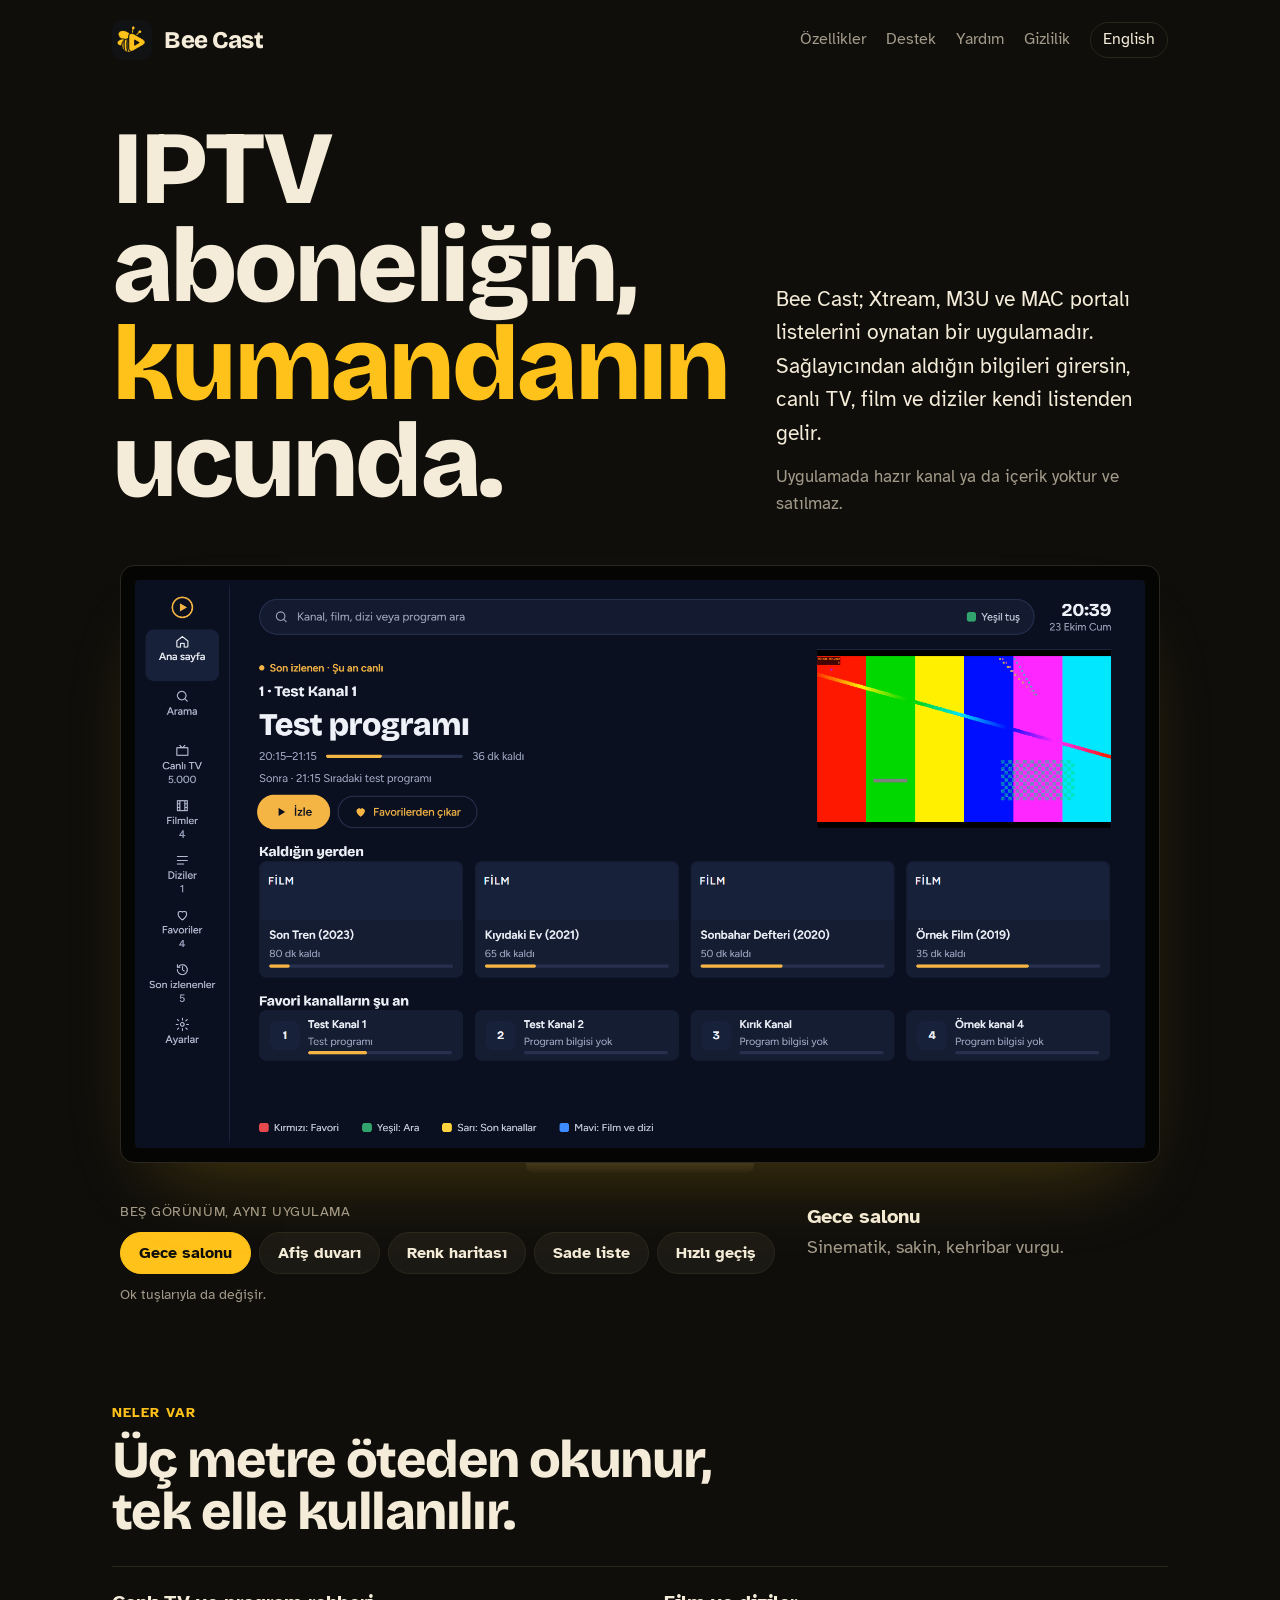
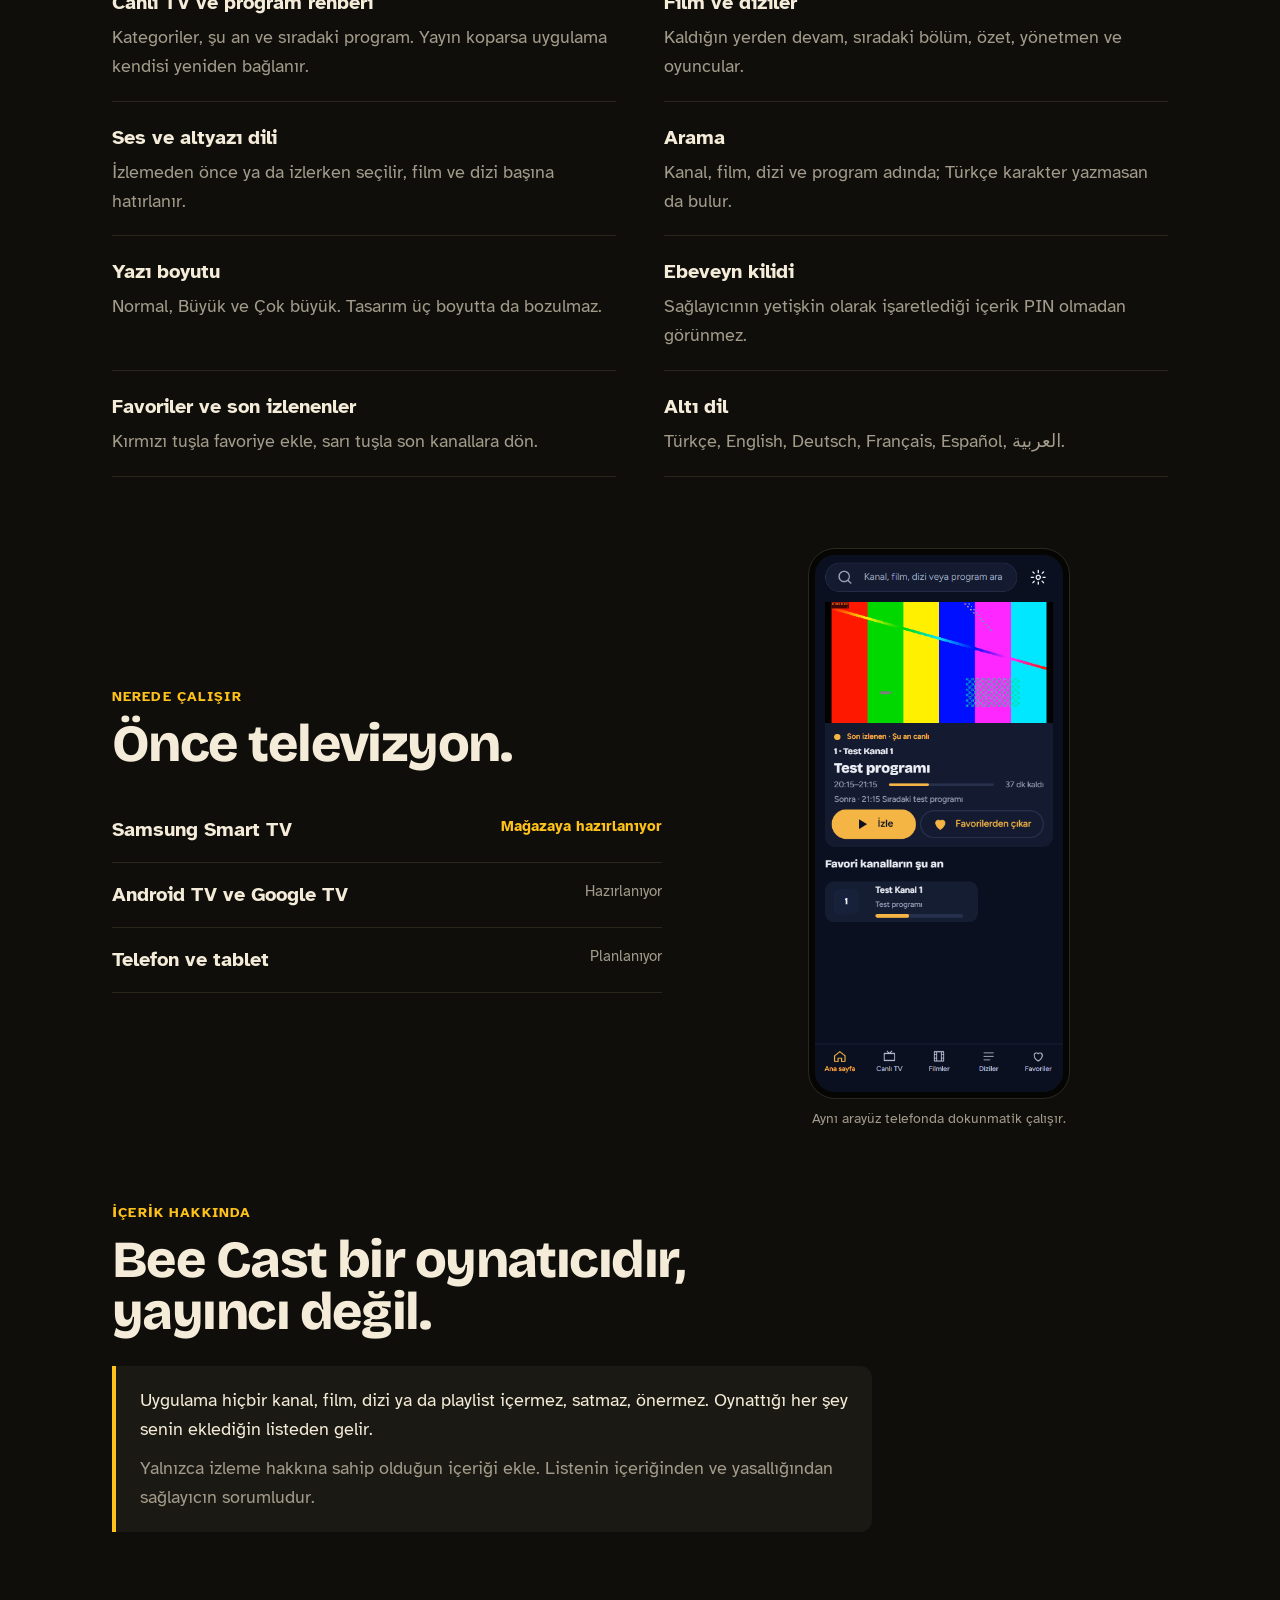
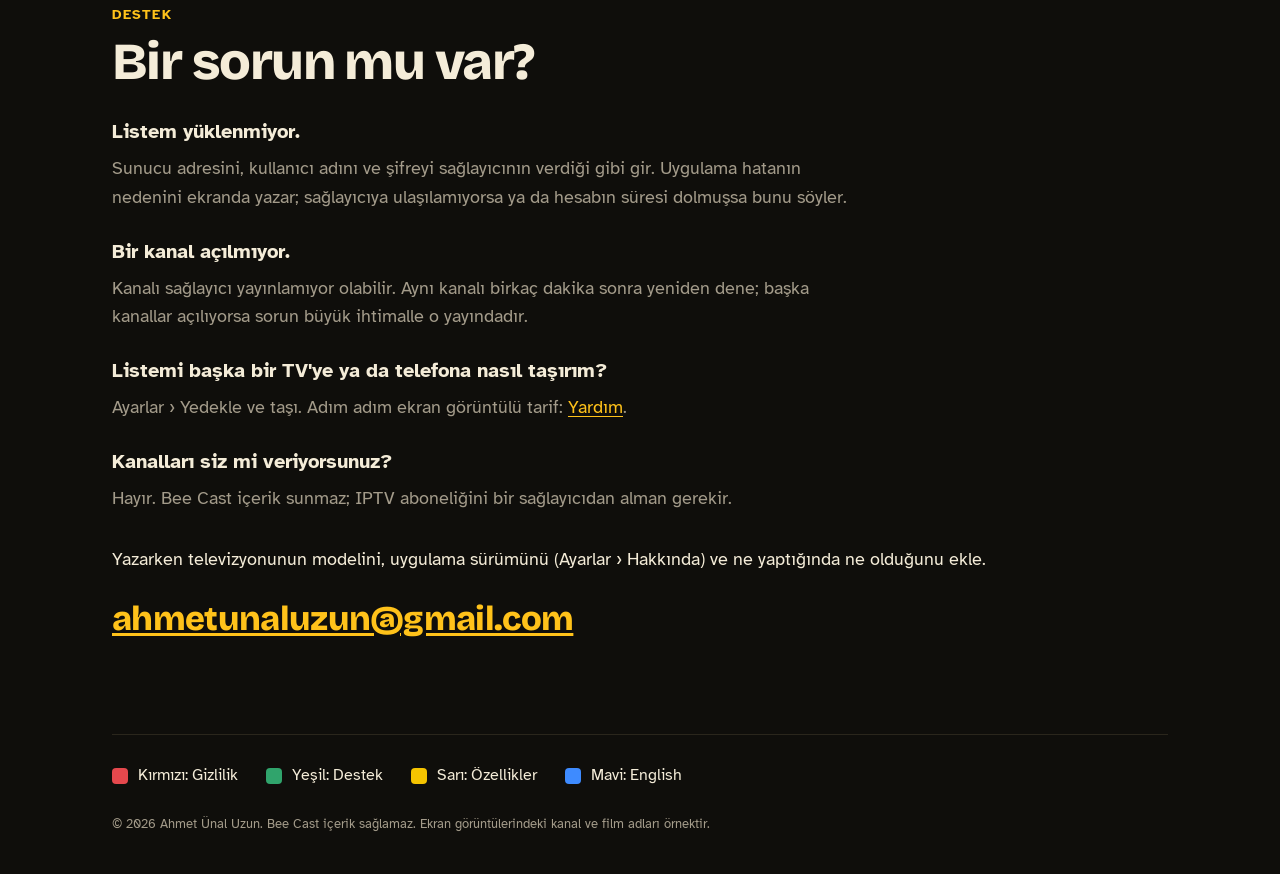
==== index.html @ 76fd28bc "Site: Yardım sayfası (TR+EN), yedekle ve taşı tarifi gerçek TV ve telefon görüntüleriyle Gereksiniml" ====
<!doctype html>
<html lang="tr" class="no-js">
<head>
  <meta charset="utf-8">
  <meta name="viewport" content="width=device-width, initial-scale=1">
  <title>Bee Cast — IPTV oynatıcı</title>
  <meta name="description" content="Bee Cast, kendi IPTV aboneliğindeki canlı TV, film ve dizileri televizyonda kumandayla izlemen için bir oynatıcıdır. İçerik sunmaz.">
  <link rel="icon" href="assets/img/simge-64.png" type="image/png">
  <link rel="apple-touch-icon" href="assets/img/simge-192.png">
  <link rel="alternate" hreflang="en" href="en/">
  <link rel="stylesheet" href="assets/site.css">
  <script src="assets/site.js" defer></script>
</head>
<body>
  <a class="skip" href="#icerik">İçeriğe geç</a>
  <div class="wrap">
    <header class="top">
      <a class="brand" href="./" aria-label="Bee Cast ana sayfa"><img src="assets/img/simge-64.png" alt="" width="40" height="40"><span>Bee Cast</span></a>
      <nav aria-label="Site">
        <a class="opt" href="#ozellikler">Özellikler</a>
        <a class="opt" href="#destek">Destek</a>
        <a class="opt" href="yardim.html">Yardım</a>
        <a class="opt" href="gizlilik.html">Gizlilik</a>
        <a class="lang" href="en/" lang="en" hreflang="en">English</a>
      </nav>
    </header>

    <main id="icerik">
      <div class="hero">
        <div class="hero__head">
        <h1>IPTV aboneliğin, <em>kumandanın</em> ucunda.</h1>
        <div>
        <p class="lede">Bee Cast; Xtream, M3U ve MAC portalı listelerini oynatan bir uygulamadır. Sağlayıcından aldığın bilgileri girersin, canlı TV, film ve diziler kendi listenden gelir.</p>
        <p class="lede">Uygulamada hazır kanal ya da içerik yoktur ve satılmaz.</p>
        </div>
        </div>

        <div class="tv">
          <div class="tv__bezel">
            <div class="tv__screen">
              <img data-look="a" class="is-on" src="assets/img/tema-a.png" alt="Bee Cast ana ekranı, Gece salonu görünümü: son izlenen kanal, kaldığın yerden filmler ve favori kanallar" width="1920" height="1080">
              <img data-look="b" src="assets/img/tema-b.png" alt="Afiş duvarı görünümü" width="1920" height="1080" loading="lazy">
              <img data-look="c" src="assets/img/tema-c.png" alt="Renk haritası görünümü" width="1920" height="1080" loading="lazy">
              <img data-look="d" src="assets/img/tema-d.png" alt="Sade liste görünümü" width="1920" height="1080" loading="lazy">
              <img data-look="e" src="assets/img/tema-e.png" alt="Hızlı geçiş görünümü" width="1920" height="1080" loading="lazy">
            </div>
          </div>
          <div class="tv__stand" aria-hidden="true"></div>

          <div class="looks">
            <div>
              <p class="looks__label" id="gorunum">BEŞ GÖRÜNÜM, AYNI UYGULAMA</p>
              <div class="looks__keys" role="radiogroup" aria-labelledby="gorunum" data-looks>
                <button type="button" class="look" role="radio" data-look="a" data-desc="Sinematik, sakin, kehribar vurgu.">Gece salonu</button>
                <button type="button" class="look" role="radio" data-look="b" data-desc="İçerik önde, tipografik afişler.">Afiş duvarı</button>
                <button type="button" class="look" role="radio" data-look="c" data-desc="Her bölümün kendi rengi.">Renk haritası</button>
                <button type="button" class="look" role="radio" data-look="d" data-desc="Süs yok, en okunaklı, en az tuş.">Sade liste</button>
                <button type="button" class="look" role="radio" data-look="e" data-desc="Yayınla açılır, renkli tuşlarla tek dokunuş.">Hızlı geçiş</button>
              </div>
              <p class="looks__hint">Ok tuşlarıyla da değişir.</p>
            </div>
            <p class="looks__desc" aria-live="polite"><b data-look-title>Gece salonu</b><span data-look-desc>Sinematik, sakin, kehribar vurgu.</span></p>
          </div>
        </div>
      </div>

      <section id="ozellikler" aria-labelledby="h-oz">
        <p class="kicker">Neler var</p>
        <h2 id="h-oz">Üç metre öteden okunur, tek elle kullanılır.</h2>
        <dl class="feats">
          <div><dt>Canlı TV ve program rehberi</dt><dd>Kategoriler, şu an ve sıradaki program. Yayın koparsa uygulama kendisi yeniden bağlanır.</dd></div>
          <div><dt>Film ve diziler</dt><dd>Kaldığın yerden devam, sıradaki bölüm, özet, yönetmen ve oyuncular.</dd></div>
          <div><dt>Ses ve altyazı dili</dt><dd>İzlemeden önce ya da izlerken seçilir, film ve dizi başına hatırlanır.</dd></div>
          <div><dt>Arama</dt><dd>Kanal, film, dizi ve program adında; Türkçe karakter yazmasan da bulur.</dd></div>
          <div><dt>Yazı boyutu</dt><dd>Normal, Büyük ve Çok büyük. Tasarım üç boyutta da bozulmaz.</dd></div>
          <div><dt>Ebeveyn kilidi</dt><dd>Sağlayıcının yetişkin olarak işaretlediği içerik PIN olmadan görünmez.</dd></div>
          <div><dt>Favoriler ve son izlenenler</dt><dd>Kırmızı tuşla favoriye ekle, sarı tuşla son kanallara dön.</dd></div>
          <div><dt>Altı dil</dt><dd>Türkçe, English, Deutsch, Français, Español, العربية.</dd></div>
        </dl>
      </section>

      <section id="nerede" aria-labelledby="h-ne">
        <div class="where">
          <div>
            <p class="kicker">Nerede çalışır</p>
            <h2 id="h-ne">Önce televizyon.</h2>
            <ul>
              <li>Samsung Smart TV <span class="now">Mağazaya hazırlanıyor</span></li>
              <li>Android TV ve Google TV <span>Hazırlanıyor</span></li>
              <li>Telefon ve tablet <span>Planlanıyor</span></li>
            </ul>
          </div>
          <figure>
            <img src="assets/img/telefon.png" alt="Bee Cast telefon ekranı, dikey" width="390" height="844">
            <figcaption>Aynı arayüz telefonda dokunmatik çalışır.</figcaption>
          </figure>
        </div>
      </section>

      <section id="icerik-hakkinda" aria-labelledby="h-ic">
        <p class="kicker">İçerik hakkında</p>
        <h2 id="h-ic">Bee Cast bir oynatıcıdır, yayıncı değil.</h2>
        <div class="note">
          <p>Uygulama hiçbir kanal, film, dizi ya da playlist içermez, satmaz, önermez. Oynattığı her şey senin eklediğin listeden gelir.</p>
          <p>Yalnızca izleme hakkına sahip olduğun içeriği ekle. Listenin içeriğinden ve yasallığından sağlayıcın sorumludur.</p>
        </div>
      </section>

      <section id="destek" aria-labelledby="h-de">
        <p class="kicker">Destek</p>
        <h2 id="h-de">Bir sorun mu var?</h2>
        <dl class="faq">
          <dt>Listem yüklenmiyor.</dt>
          <dd>Sunucu adresini, kullanıcı adını ve şifreyi sağlayıcının verdiği gibi gir. Uygulama hatanın nedenini ekranda yazar; sağlayıcıya ulaşılamıyorsa ya da hesabın süresi dolmuşsa bunu söyler.</dd>
          <dt>Bir kanal açılmıyor.</dt>
          <dd>Kanalı sağlayıcı yayınlamıyor olabilir. Aynı kanalı birkaç dakika sonra yeniden dene; başka kanallar açılıyorsa sorun büyük ihtimalle o yayındadır.</dd>
          <dt>Listemi başka bir TV'ye ya da telefona nasıl taşırım?</dt>
          <dd>Ayarlar › Yedekle ve taşı. Adım adım ekran görüntülü tarif: <a href="yardim.html">Yardım</a>.</dd>
          <dt>Kanalları siz mi veriyorsunuz?</dt>
          <dd>Hayır. Bee Cast içerik sunmaz; IPTV aboneliğini bir sağlayıcıdan alman gerekir.</dd>
        </dl>
        <p style="margin-top:32px">Yazarken televizyonunun modelini, uygulama sürümünü (Ayarlar › Hakkında) ve ne yaptığında ne olduğunu ekle.</p>
        <a class="mail" href="mailto:ahmetunaluzun@gmail.com?subject=Bee%20Cast">ahmetunaluzun@gmail.com</a>
      </section>
    </main>

    <footer class="foot">
      <ul class="keys" aria-label="Kısayollar">
        <li><a href="gizlilik.html"><i class="k-red" aria-hidden="true"></i>Kırmızı: Gizlilik</a></li>
        <li><a href="#destek"><i class="k-green" aria-hidden="true"></i>Yeşil: Destek</a></li>
        <li><a href="#ozellikler"><i class="k-yellow" aria-hidden="true"></i>Sarı: Özellikler</a></li>
        <li><a href="en/" lang="en"><i class="k-blue" aria-hidden="true"></i>Mavi: English</a></li>
      </ul>
      <small>© 2026 Ahmet Ünal Uzun. Bee Cast içerik sağlamaz. Ekran görüntülerindeki kanal ve film adları örnektir.</small>
    </footer>
  </div>
</body>
</html>
---- assets/site.css ----
/* Bee Cast sitesi. Yazı tipleri pakette (Google Fonts'a istek gitmez); OFL-1.1, @fontsource 5.3.0. */
@font-face { font-family: 'Bricolage Grotesque'; font-weight: 800; font-display: swap; src: url('fonts/bricolage-grotesque-latin-800-normal.woff2') format('woff2'); unicode-range: U+0000-00FF, U+0131, U+0152-0153, U+02BB-02BC, U+02C6, U+02DA, U+02DC, U+0304, U+0308, U+0329, U+2000-206F, U+20AC, U+2122, U+2191, U+2193, U+2212, U+2215, U+FEFF, U+FFFD; }
@font-face { font-family: 'Bricolage Grotesque'; font-weight: 800; font-display: swap; src: url('fonts/bricolage-grotesque-latin-ext-800-normal.woff2') format('woff2'); unicode-range: U+0100-02BA, U+02BD-02C5, U+02C7-02CC, U+02CE-02D7, U+02DD-02FF, U+0304, U+0308, U+0329, U+1D00-1DBF, U+1E00-1E9F, U+1EF2-1EFF, U+2020, U+20A0-20AB, U+20AD-20C0, U+2113, U+2C60-2C7F, U+A720-A7FF; }
@font-face { font-family: 'Atkinson Hyperlegible'; font-weight: 400; font-display: swap; src: url('fonts/atkinson-hyperlegible-latin-400-normal.woff2') format('woff2'); unicode-range: U+0000-00FF, U+0131, U+0152-0153, U+02BB-02BC, U+02C6, U+02DA, U+02DC, U+0304, U+0308, U+0329, U+2000-206F, U+20AC, U+2122, U+2191, U+2193, U+2212, U+2215, U+FEFF, U+FFFD; }
@font-face { font-family: 'Atkinson Hyperlegible'; font-weight: 400; font-display: swap; src: url('fonts/atkinson-hyperlegible-latin-ext-400-normal.woff2') format('woff2'); unicode-range: U+0100-02BA, U+02BD-02C5, U+02C7-02CC, U+02CE-02D7, U+02DD-02FF, U+0304, U+0308, U+0329, U+1D00-1DBF, U+1E00-1E9F, U+1EF2-1EFF, U+2020, U+20A0-20AB, U+20AD-20C0, U+2113, U+2C60-2C7F, U+A720-A7FF; }
@font-face { font-family: 'Atkinson Hyperlegible'; font-weight: 700; font-display: swap; src: url('fonts/atkinson-hyperlegible-latin-700-normal.woff2') format('woff2'); unicode-range: U+0000-00FF, U+0131, U+0152-0153, U+02BB-02BC, U+02C6, U+02DA, U+02DC, U+0304, U+0308, U+0329, U+2000-206F, U+20AC, U+2122, U+2191, U+2193, U+2212, U+2215, U+FEFF, U+FFFD; }
@font-face { font-family: 'Atkinson Hyperlegible'; font-weight: 700; font-display: swap; src: url('fonts/atkinson-hyperlegible-latin-ext-700-normal.woff2') format('woff2'); unicode-range: U+0100-02BA, U+02BD-02C5, U+02C7-02CC, U+02CE-02D7, U+02DD-02FF, U+0304, U+0308, U+0329, U+1D00-1DBF, U+1E00-1E9F, U+1EF2-1EFF, U+2020, U+20A0-20AB, U+20AD-20C0, U+2113, U+2C60-2C7F, U+A720-A7FF; }

:root {
  --ink: #0f0e0b;      /* petek siyahı: zemin */
  --hive: #1b1913;     /* kovan: yüzey */
  --hive-2: #2a261c;   /* kovan çizgisi */
  --honey: #ffc21a;    /* bal sarısı: marka */
  --wax: #f4ecd8;      /* balmumu: metin */
  --ash: #a39b8a;      /* kül: ikincil metin */
  --key-red: #e5484d;
  --key-green: #30a46c;
  --key-yellow: #f5c400;
  --key-blue: #3e8bff;
  --display: 'Bricolage Grotesque', 'Arial Narrow', sans-serif;
  --body: 'Atkinson Hyperlegible', system-ui, sans-serif;
  --wrap: 1120px;
  --gutter: 16px;
  color-scheme: dark;
}
@media (min-width: 720px) { :root { --gutter: 32px; } }

*, *::before, *::after { box-sizing: border-box; }
html { -webkit-text-size-adjust: 100%; scroll-behavior: smooth; }
@media (prefers-reduced-motion: reduce) { html { scroll-behavior: auto; } }
body {
  margin: 0;
  background: var(--ink);
  color: var(--wax);
  font: 400 18px/1.6 var(--body);
  overflow-x: hidden;
}
img { max-width: 100%; height: auto; display: block; }
a { color: var(--honey); text-underline-offset: 3px; }
a:hover { color: #ffd65c; }
:focus-visible { outline: 3px solid var(--honey); outline-offset: 3px; border-radius: 6px; }
.wrap { max-width: var(--wrap); margin: 0 auto; padding: 0 var(--gutter); }
.skip { position: absolute; left: -999px; top: 8px; background: var(--honey); color: var(--ink); padding: 8px 14px; border-radius: 8px; z-index: 10; }
.skip:focus { left: 8px; }

/* ---- üst çubuk */
.top { display: flex; align-items: center; justify-content: space-between; padding: 20px 0; }
.brand { display: flex; align-items: center; gap: 12px; color: var(--wax); text-decoration: none; }
.brand img { width: 40px; height: 40px; border-radius: 10px; }
.brand span { font: 800 24px/1 var(--display); letter-spacing: -0.02em; }
.top nav { display: flex; align-items: center; gap: 20px; font-size: 16px; }
.top nav a { color: var(--ash); text-decoration: none; }
.top nav a:hover { color: var(--wax); }
.top nav .lang { color: var(--wax); border: 1px solid var(--hive-2); padding: 4px 12px; border-radius: 999px; }
@media (max-width: 560px) { .top nav .opt { display: none; } }

/* ---- giriş: başlık + TV */
.hero { padding: 40px 0 24px; }
.hero h1 {
  font: 800 clamp(44px, 9vw, 104px)/0.94 var(--display);
  letter-spacing: -0.035em;
  margin: 0 0 24px;
  max-width: 13ch;
}
.hero h1 em { font-style: normal; color: var(--honey); }
.hero .lede { font-size: clamp(18px, 2.2vw, 21px); color: var(--wax); max-width: 46ch; margin: 0; }
.hero .lede + .lede { color: var(--ash); margin-top: 12px; font-size: 17px; }
@media (min-width: 980px) {
  .hero__head { display: grid; grid-template-columns: 1.35fr 1fr; gap: 48px; align-items: end; }
  .hero__head h1 { margin-bottom: 6px; }
}

/* İmza: gerçek uygulama ekranı bir TV çerçevesinde; altındaki seçici uygulamanın beş görünümünü değiştirir. */
.tv { margin: 48px auto 0; max-width: 1040px; }
.tv__bezel {
  position: relative;
  background: #050504;
  border: 1px solid #2c2820;
  border-radius: 14px;
  padding: clamp(6px, 1.2vw, 14px);
  box-shadow: 0 40px 80px -40px rgba(255, 194, 26, 0.28);
}
.tv__screen { position: relative; aspect-ratio: 16 / 9; overflow: hidden; border-radius: 4px; background: #000; }
.tv__screen img { position: absolute; inset: 0; width: 100%; height: 100%; object-fit: cover; opacity: 0; transition: opacity 0.35s ease; }
.tv__screen img.is-on { opacity: 1; }
@media (prefers-reduced-motion: reduce) { .tv__screen img { transition: none; } }
.tv__stand { width: 22%; height: 10px; margin: 0 auto; background: linear-gradient(#26231a, #12110d); border-radius: 0 0 8px 8px; }

.looks { margin-top: 28px; display: grid; grid-template-columns: 1fr; gap: 16px; align-items: start; }
@media (min-width: 860px) { .looks { grid-template-columns: auto 1fr; gap: 32px; } }
.looks__label { font-size: 14px; color: var(--ash); margin: 0 0 8px; letter-spacing: 0.04em; }
.looks__keys { display: flex; flex-wrap: wrap; gap: 8px; }
.look {
  font: 700 16px/1 var(--body);
  color: var(--wax);
  background: var(--hive);
  border: 1px solid var(--hive-2);
  border-radius: 999px;
  padding: 12px 18px;
  cursor: pointer;
}
.look:hover { border-color: #4a4331; }
.look[aria-checked='true'] { background: var(--honey); border-color: var(--honey); color: var(--ink); }
.looks__desc { margin: 0; color: var(--ash); min-height: 3.2em; }
.looks__desc b { color: var(--wax); display: block; font-size: 20px; }
.looks__hint { font-size: 14px; color: var(--ash); margin: 10px 0 0; }
.no-js .looks__keys, .no-js .looks__hint { display: none; }

/* ---- bölümler */
section { padding: 72px 0 0; }
.kicker { font-size: 14px; letter-spacing: 0.08em; text-transform: uppercase; color: var(--honey); margin: 0 0 10px; font-weight: 700; }
h2 { font: 800 clamp(32px, 5vw, 52px)/1 var(--display); letter-spacing: -0.03em; margin: 0 0 28px; max-width: 18ch; }

.feats { display: grid; grid-template-columns: 1fr; gap: 0; margin: 0; border-top: 1px solid var(--hive-2); }
@media (min-width: 760px) { .feats { grid-template-columns: 1fr 1fr; column-gap: 48px; } }
.feats div { padding: 20px 0; border-bottom: 1px solid var(--hive-2); }
.feats dt { font-weight: 700; font-size: 20px; margin-bottom: 4px; }
.feats dd { margin: 0; color: var(--ash); }

.where { display: grid; grid-template-columns: 1fr; gap: 16px; }
@media (min-width: 760px) { .where { grid-template-columns: 1.2fr 1fr; gap: 48px; align-items: center; } }
.where ul { list-style: none; margin: 0; padding: 0; }
.where li { display: flex; justify-content: space-between; gap: 16px; padding: 16px 0; border-bottom: 1px solid var(--hive-2); font-size: 20px; font-weight: 700; }
.where li span { font-size: 15px; font-weight: 400; color: var(--ash); text-align: right; }
.where li .now { color: var(--honey); font-weight: 700; }
.where figure { margin: 0; justify-self: center; max-width: 260px; }
.where figure img { border-radius: 26px; border: 6px solid #050504; outline: 1px solid #2c2820; }
.where figcaption { text-align: center; font-size: 14px; color: var(--ash); margin-top: 10px; }

.note { background: var(--hive); border-left: 4px solid var(--honey); padding: 20px 24px; border-radius: 0 12px 12px 0; max-width: 760px; }
.note p { margin: 0; }
.note p + p { margin-top: 10px; color: var(--ash); }

.faq { max-width: 760px; margin: 0; }
.faq dt { font-weight: 700; font-size: 20px; margin-top: 24px; }
.faq dd { margin: 6px 0 0; color: var(--ash); }
.mail { display: inline-block; margin-top: 8px; font: 800 clamp(22px, 4vw, 34px)/1.1 var(--display); letter-spacing: -0.02em; word-break: break-all; }

/* ---- alt bilgi: uygulamadaki renkli tuş açıklamasıyla aynı dil */
.foot { margin-top: 96px; padding: 28px 0 40px; border-top: 1px solid var(--hive-2); font-size: 16px; }
.keys { display: flex; flex-wrap: wrap; gap: 12px 28px; list-style: none; margin: 0 0 20px; padding: 0; }
.keys a { color: var(--wax); text-decoration: none; display: inline-flex; align-items: center; gap: 10px; }
.keys a:hover { color: var(--honey); }
.keys i { width: 16px; height: 16px; border-radius: 4px; display: inline-block; }
.k-red { background: var(--key-red); } .k-green { background: var(--key-green); }
.k-yellow { background: var(--key-yellow); } .k-blue { background: var(--key-blue); }
.foot small { color: var(--ash); display: block; }

/* ---- gizlilik sayfası */
.doc { max-width: 760px; padding-top: 32px; }
.doc h1 { font: 800 clamp(40px, 7vw, 72px)/0.98 var(--display); letter-spacing: -0.035em; margin: 0 0 12px; }
.doc .meta { color: var(--ash); font-size: 16px; margin: 0 0 32px; }
.doc .short { background: var(--honey); color: var(--ink); border-radius: 14px; padding: 22px 26px; font-size: 20px; font-weight: 700; margin-bottom: 40px; }
.doc .short p { margin: 0; }
.doc .short p + p { margin-top: 8px; font-weight: 400; font-size: 17px; }
.doc h2 { font-size: clamp(26px, 4vw, 34px); margin: 44px 0 14px; max-width: none; }
.doc ul { padding-left: 22px; }
.doc li { margin: 6px 0; }
.doc li::marker { color: var(--honey); }
.table-wrap { overflow-x: auto; }
.doc table { border-collapse: collapse; width: 100%; font-size: 15px; min-width: 560px; }
.doc th, .doc td { text-align: left; padding: 10px 12px; border-bottom: 1px solid var(--hive-2); vertical-align: top; }
.doc th { color: var(--ash); font-weight: 700; }

/* ---- yardım sayfası */
.doc--wide { max-width: 980px; }
.toc { display: flex; flex-wrap: wrap; gap: 8px 10px; margin: 0 0 8px; }
.toc a { color: var(--wax); text-decoration: none; border: 1px solid var(--hive-2); border-radius: 999px; padding: 6px 14px; font-size: 16px; }
.toc a:hover { border-color: var(--honey); }
.need { border: 2px solid var(--honey); border-radius: 14px; padding: 18px 22px 10px; margin: 0 0 24px; }
.need__title { color: var(--honey); font-weight: 700; margin: 0 0 4px; text-transform: uppercase; letter-spacing: 0.08em; font-size: 14px; }
.need b { color: var(--wax); }
.doc h3 { font-size: 21px; margin: 0 0 6px; }
.steps { list-style: none; counter-reset: adim; padding: 0; margin: 24px 0 0; }
.steps > li { counter-increment: adim; position: relative; padding: 0 0 32px 52px; margin: 0; }
.steps > li::before { content: counter(adim); position: absolute; left: 0; top: -2px; width: 36px; height: 36px; border-radius: 50%; background: var(--honey); color: var(--ink); font: 800 19px/36px var(--display); text-align: center; }
.steps > li::after { content: ''; position: absolute; left: 17px; top: 42px; bottom: 8px; width: 2px; background: var(--hive-2); }
.steps > li:last-child::after { display: none; }
.steps__text p { margin: 0 0 8px; color: var(--ash); }
.steps__text b { color: var(--wax); }
.shots { display: flex; flex-wrap: wrap; align-items: flex-start; gap: 16px; margin-top: 14px; }
.shot { margin: 0; flex: 1 1 420px; max-width: 640px; }
.shot--phone { flex: 0 1 220px; max-width: 240px; }
.shot img { border-radius: 10px; border: 1px solid var(--hive-2); }
.shot--phone img { border-radius: 18px; }
.shot figcaption { color: var(--ash); font-size: 14px; margin-top: 6px; }
.plain { padding-left: 22px; }
.plain li { margin: 8px 0; }
.plain li::marker { color: var(--honey); font-weight: 700; }
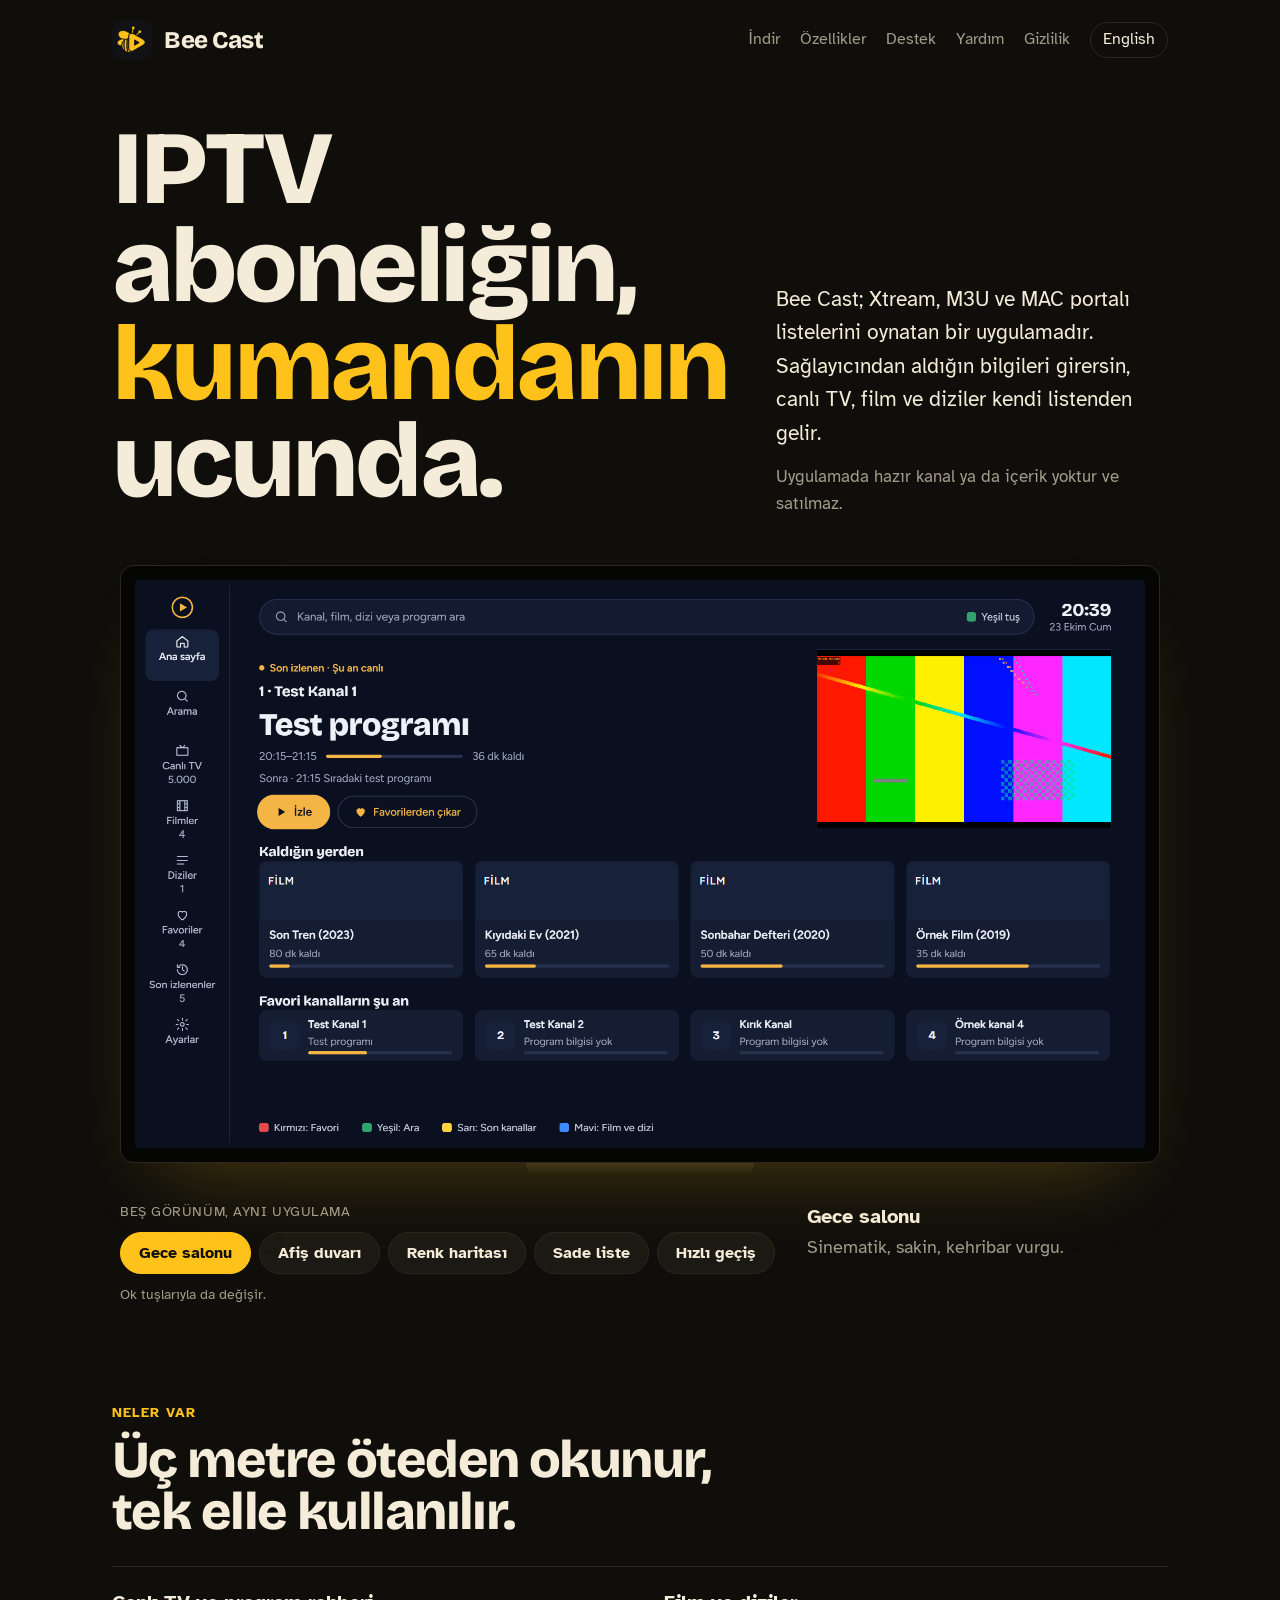
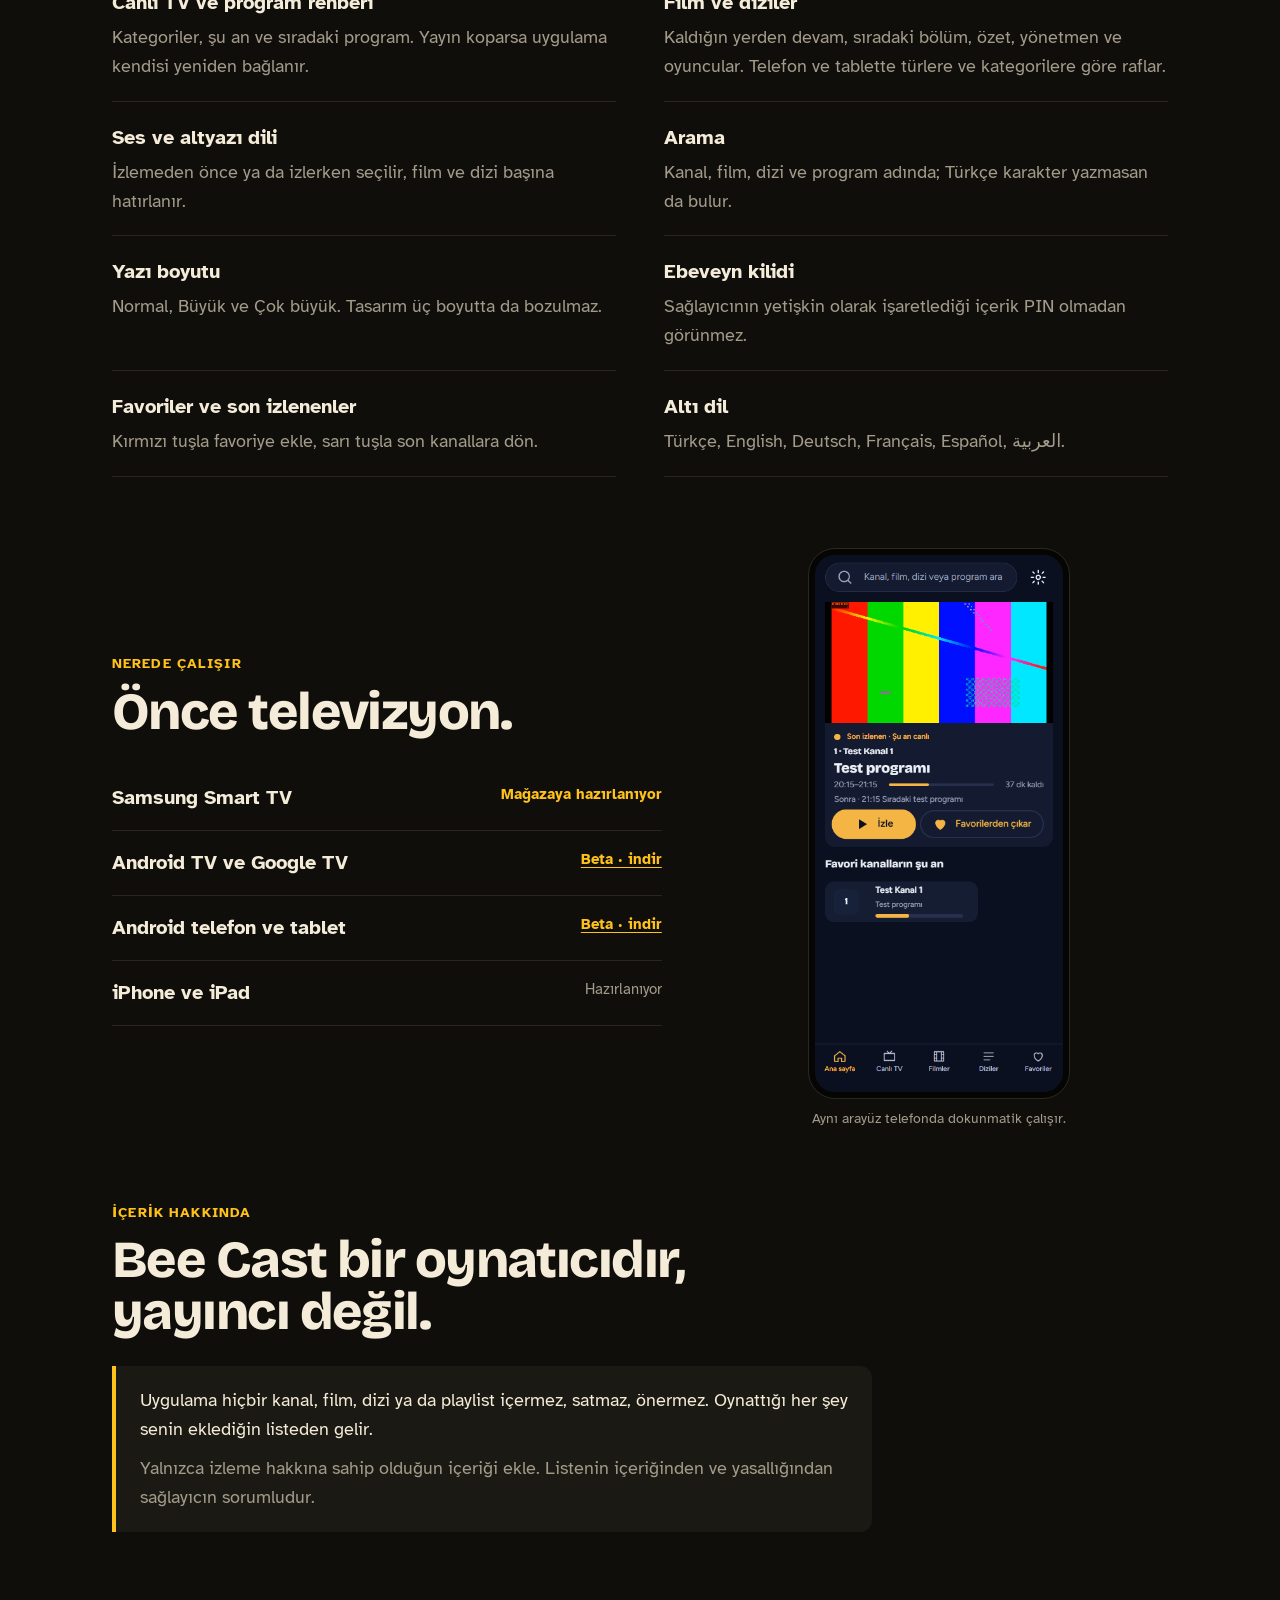
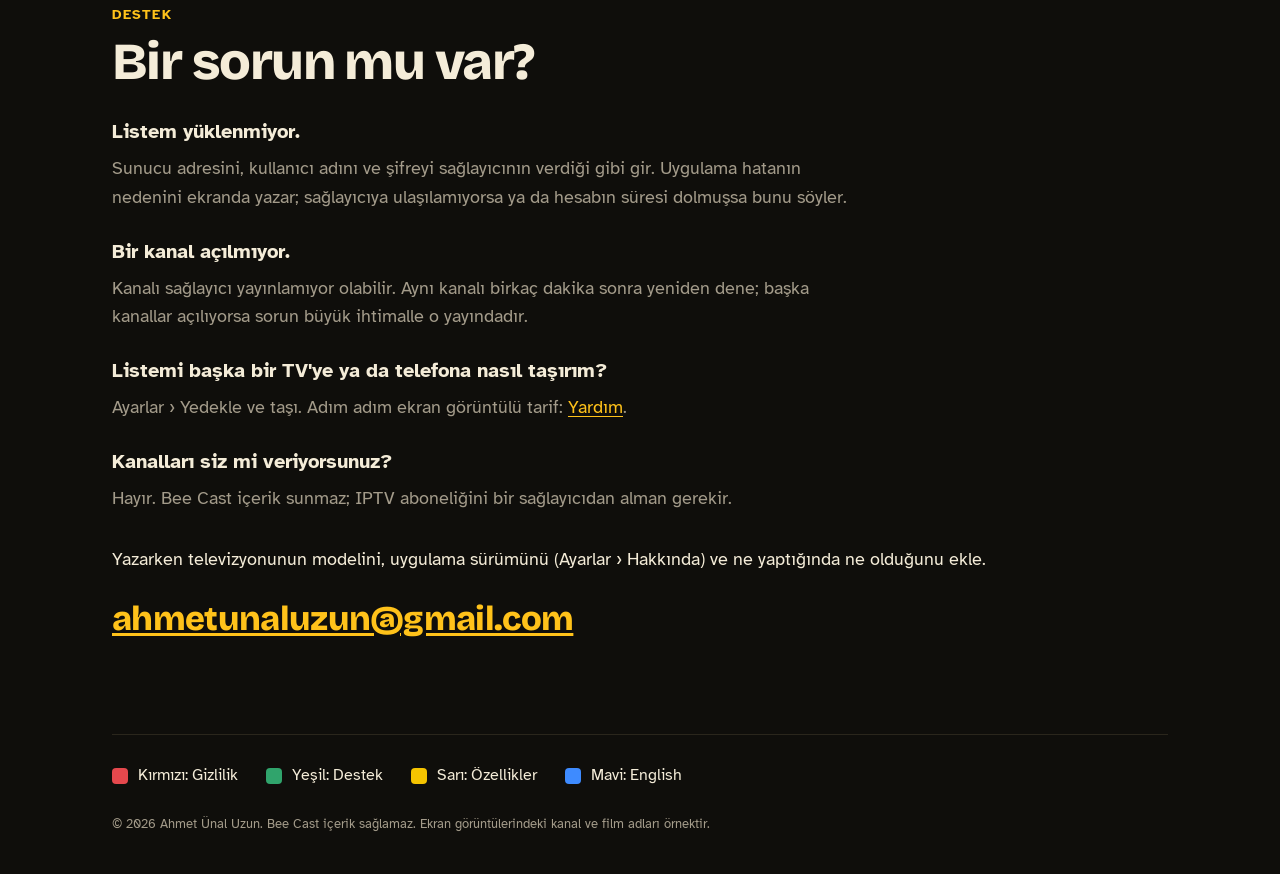
==== commit d6f1f51e: "Site: İndir sayfası (Android beta 0.4.0), gizlilik 1.2.0 Co-Authored-By: Claude Opus 5.5 <noreply@an" ====
--- a/index.html
+++ b/index.html
@@ -17,6 +17,7 @@
     <header class="top">
       <a class="brand" href="./" aria-label="Bee Cast ana sayfa"><img src="assets/img/simge-64.png" alt="" width="40" height="40"><span>Bee Cast</span></a>
       <nav aria-label="Site">
+        <a class="opt" href="indir.html">İndir</a>
         <a class="opt" href="#ozellikler">Özellikler</a>
         <a class="opt" href="#destek">Destek</a>
         <a class="opt" href="yardim.html">Yardım</a>
@@ -69,7 +70,7 @@
         <h2 id="h-oz">Üç metre öteden okunur, tek elle kullanılır.</h2>
         <dl class="feats">
           <div><dt>Canlı TV ve program rehberi</dt><dd>Kategoriler, şu an ve sıradaki program. Yayın koparsa uygulama kendisi yeniden bağlanır.</dd></div>
-          <div><dt>Film ve diziler</dt><dd>Kaldığın yerden devam, sıradaki bölüm, özet, yönetmen ve oyuncular.</dd></div>
+          <div><dt>Film ve diziler</dt><dd>Kaldığın yerden devam, sıradaki bölüm, özet, yönetmen ve oyuncular. Telefon ve tablette türlere ve kategorilere göre raflar.</dd></div>
           <div><dt>Ses ve altyazı dili</dt><dd>İzlemeden önce ya da izlerken seçilir, film ve dizi başına hatırlanır.</dd></div>
           <div><dt>Arama</dt><dd>Kanal, film, dizi ve program adında; Türkçe karakter yazmasan da bulur.</dd></div>
           <div><dt>Yazı boyutu</dt><dd>Normal, Büyük ve Çok büyük. Tasarım üç boyutta da bozulmaz.</dd></div>
@@ -86,8 +87,9 @@
             <h2 id="h-ne">Önce televizyon.</h2>
             <ul>
               <li>Samsung Smart TV <span class="now">Mağazaya hazırlanıyor</span></li>
-              <li>Android TV ve Google TV <span>Hazırlanıyor</span></li>
-              <li>Telefon ve tablet <span>Planlanıyor</span></li>
+              <li>Android TV ve Google TV <span class="now"><a href="indir.html#android-tv">Beta · indir</a></span></li>
+              <li>Android telefon ve tablet <span class="now"><a href="indir.html#android">Beta · indir</a></span></li>
+              <li>iPhone ve iPad <span>Hazırlanıyor</span></li>
             </ul>
           </div>
           <figure>
--- a/assets/site.css
+++ b/assets/site.css
@@ -187,3 +187,21 @@
 .plain { padding-left: 22px; }
 .plain li { margin: 8px 0; }
 .plain li::marker { color: var(--honey); font-weight: 700; }
+
+/* ---- indirme sayfası */
+.dl { display: flex; flex-wrap: wrap; gap: 16px; margin: 8px 0 8px; }
+.dl__card { flex: 1 1 260px; border: 2px solid var(--honey); border-radius: 14px; padding: 18px 22px 20px; }
+.dl__card h2 { margin: 2px 0 8px; font-size: 26px; }
+.dl__card p { margin: 0 0 12px; color: var(--ash); }
+.dl__card--off { border-color: var(--hive-2); }
+.dl__tag { display: inline-block; color: var(--honey); font-weight: 700; text-transform: uppercase; letter-spacing: 0.08em; font-size: 13px; }
+.dl__card--off .dl__tag { color: var(--ash); }
+.dl__btn { display: inline-block; background: var(--honey); color: var(--ink); border-radius: 999px; padding: 12px 26px; font: 800 19px/1.2 var(--display); text-decoration: none; }
+.dl__btn:hover, .dl__btn:focus-visible { background: var(--wax); }
+.dl__card .dl__small { margin: 12px 0 0; font-size: 14px; }
+.vid { margin: 18px 0 8px; max-width: 320px; }
+.vid video { display: block; width: 100%; height: auto; border-radius: 18px; border: 1px solid var(--hive-2); background: var(--hive); }
+.vid figcaption { color: var(--ash); font-size: 14px; margin-top: 6px; }
+.hash { word-break: break-all; font-size: 13px; }
+.where li .now a { color: inherit; }
+.doc code { overflow-wrap: anywhere; word-break: break-word; }
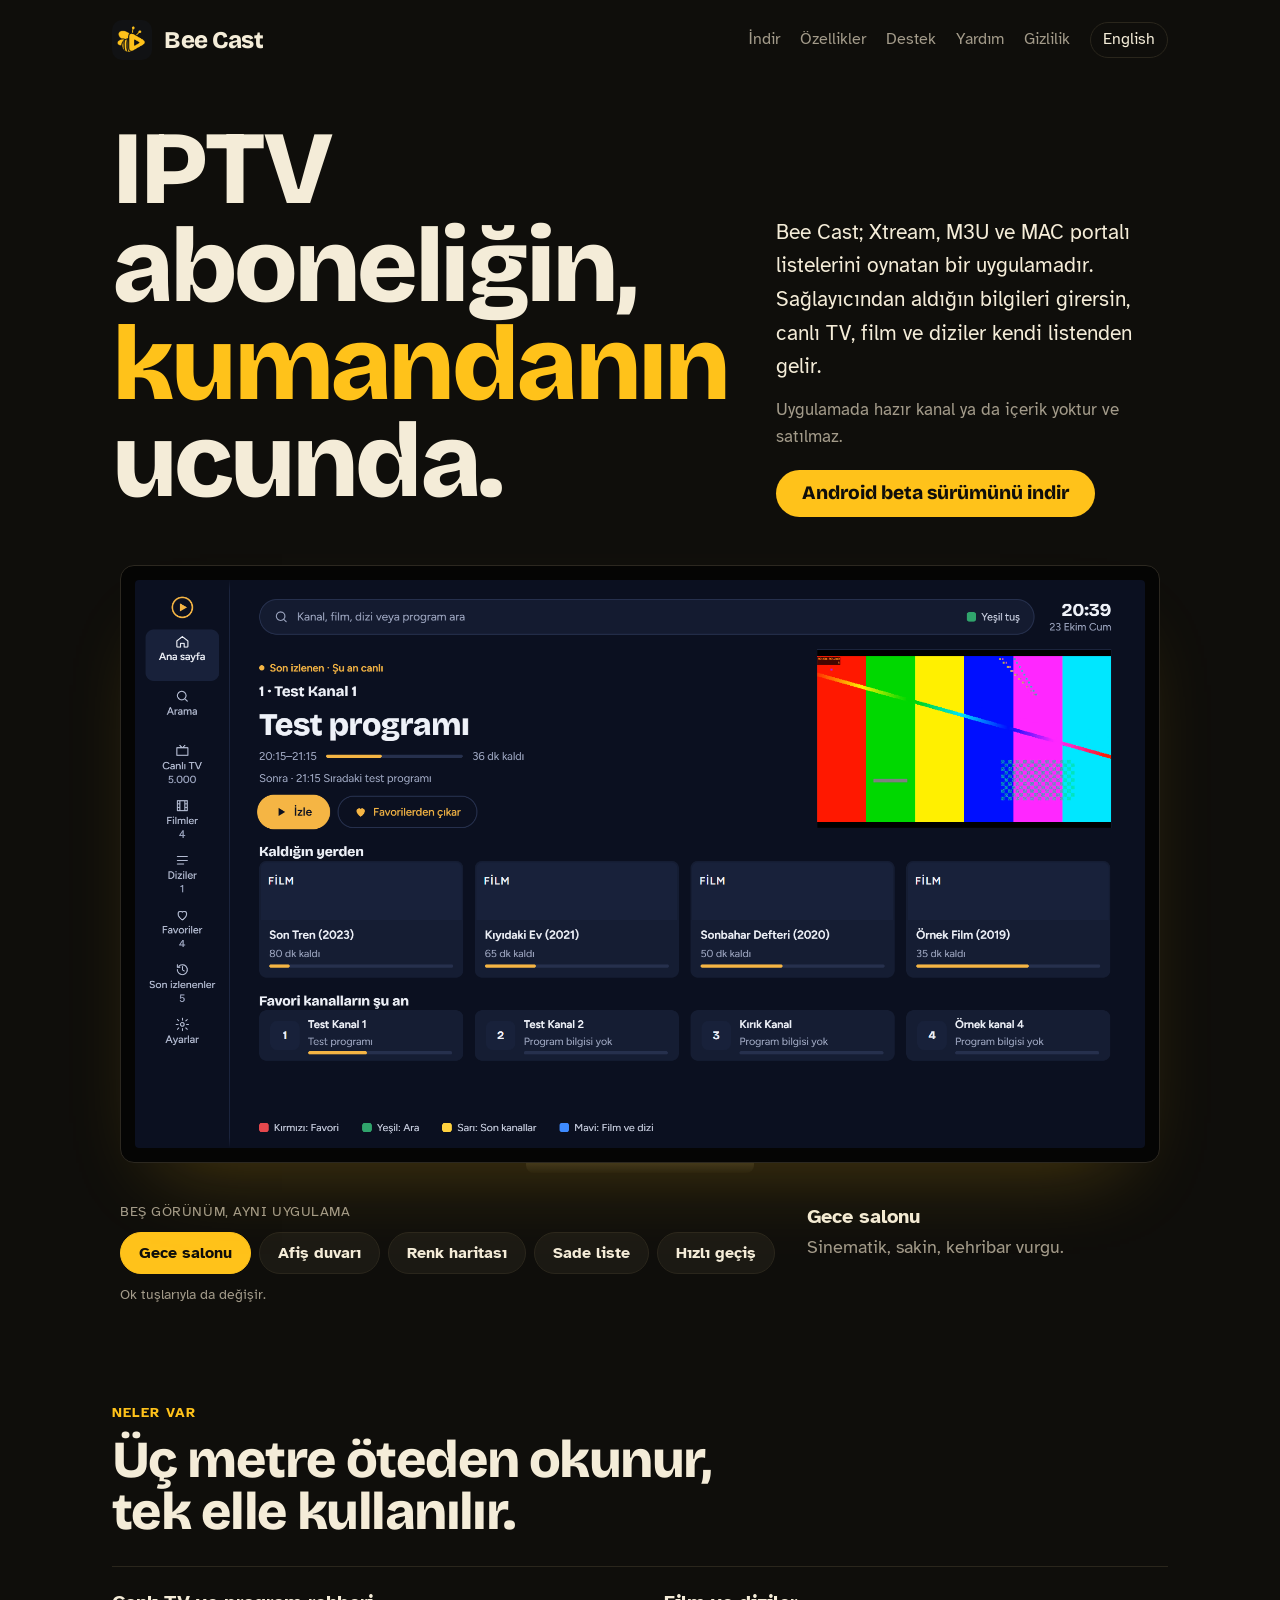
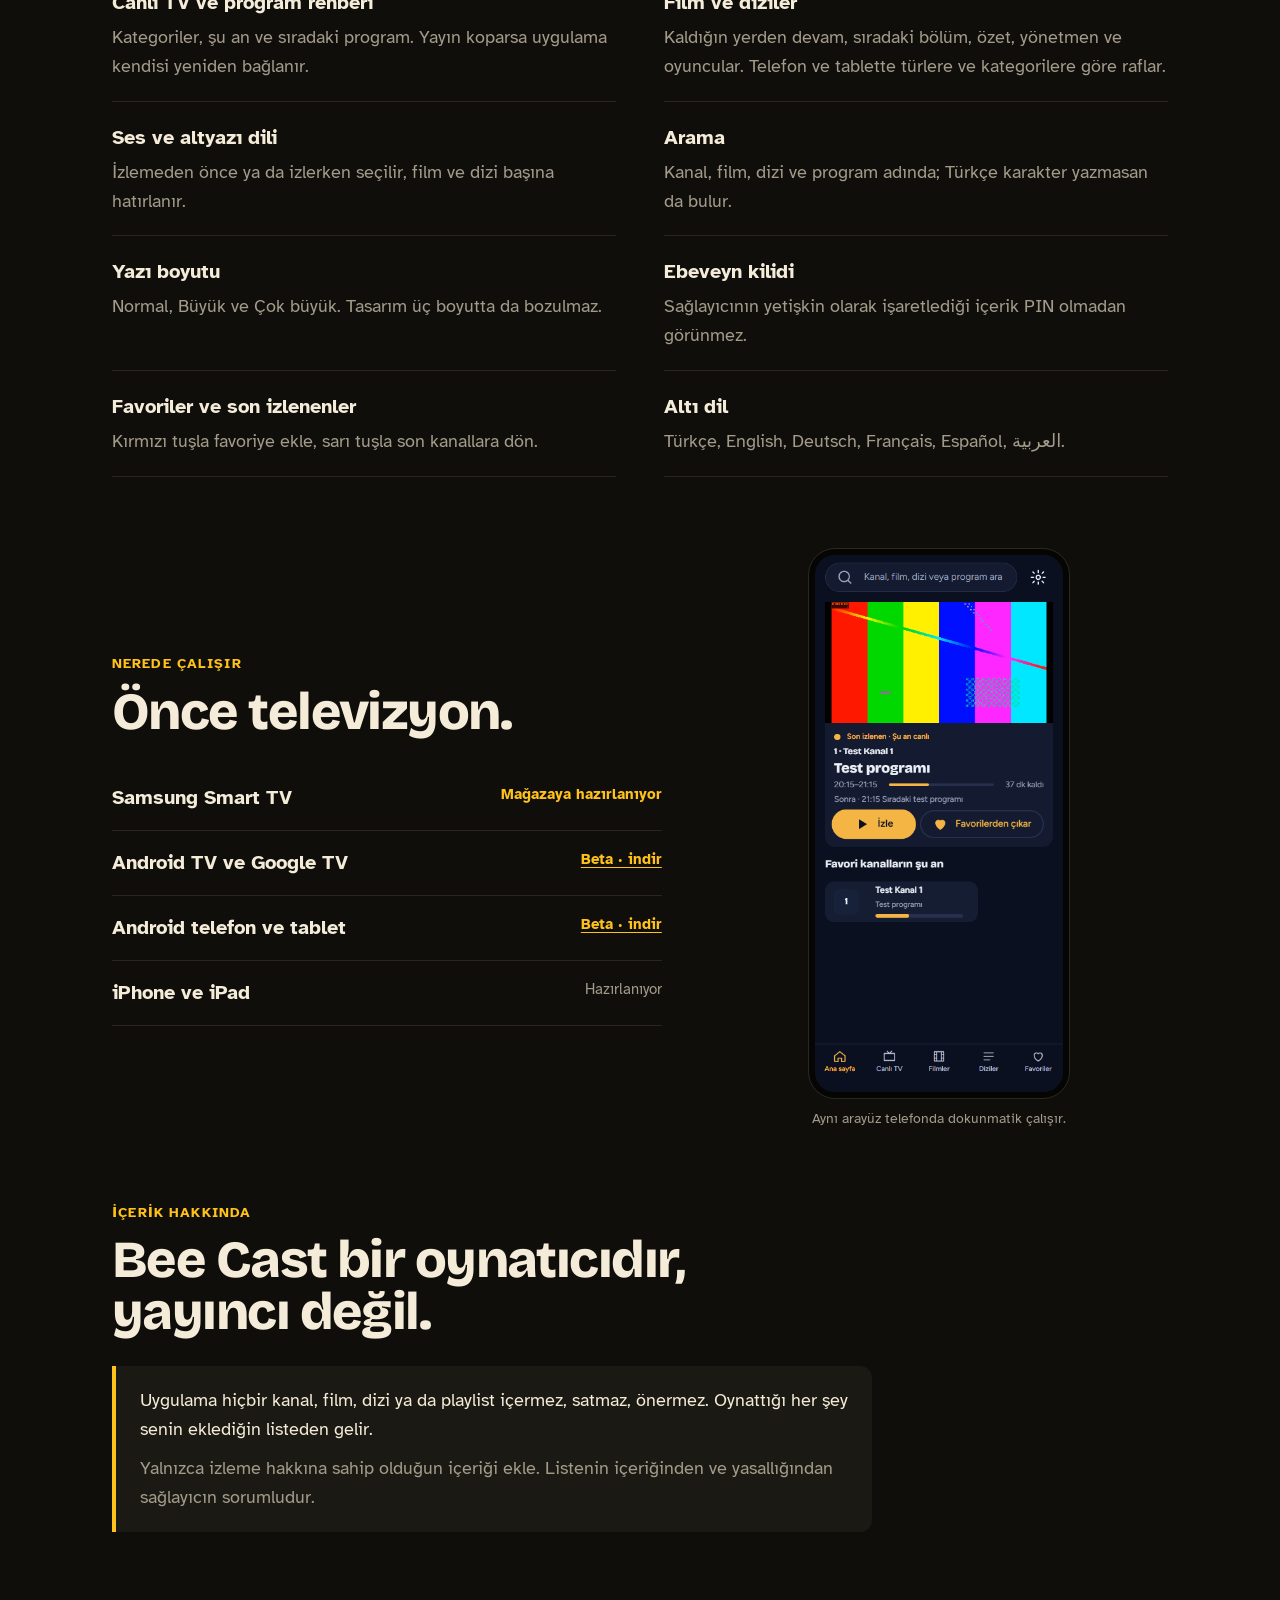
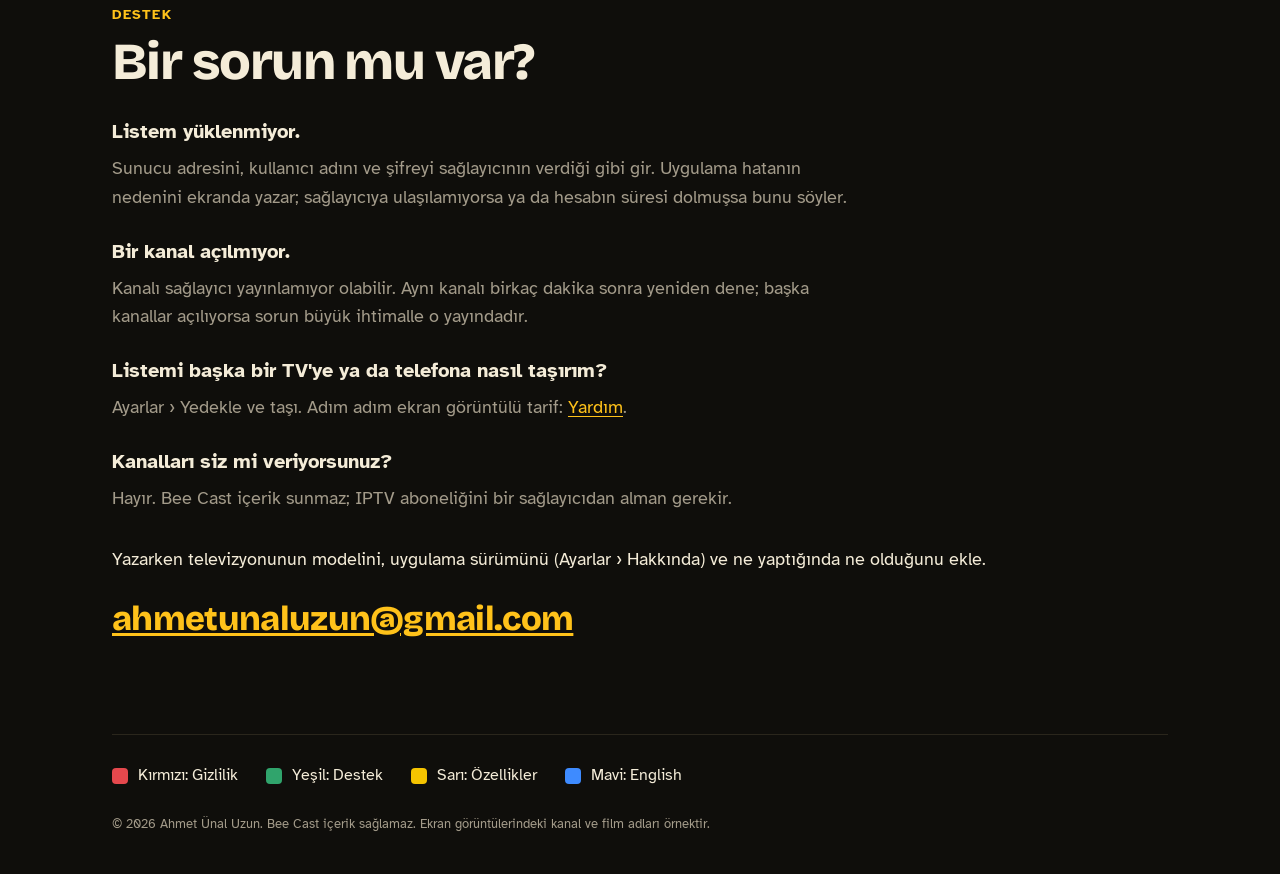
==== commit f9a30232: "Site: Android kurulum videoları (TR/EN), adımlar gerçek ekran yazılarıyla, ana sayfada indir düğmesi" ====
--- a/index.html
+++ b/index.html
@@ -33,6 +33,7 @@
         <div>
         <p class="lede">Bee Cast; Xtream, M3U ve MAC portalı listelerini oynatan bir uygulamadır. Sağlayıcından aldığın bilgileri girersin, canlı TV, film ve diziler kendi listenden gelir.</p>
         <p class="lede">Uygulamada hazır kanal ya da içerik yoktur ve satılmaz.</p>
+        <p class="hero__cta"><a class="dl__btn" href="indir.html">Android beta sürümünü indir</a></p>
         </div>
         </div>
 
--- a/assets/site.css
+++ b/assets/site.css
@@ -197,7 +197,7 @@
 .dl__tag { display: inline-block; color: var(--honey); font-weight: 700; text-transform: uppercase; letter-spacing: 0.08em; font-size: 13px; }
 .dl__card--off .dl__tag { color: var(--ash); }
 .dl__btn { display: inline-block; background: var(--honey); color: var(--ink); border-radius: 999px; padding: 12px 26px; font: 800 19px/1.2 var(--display); text-decoration: none; }
-.dl__btn:hover, .dl__btn:focus-visible { background: var(--wax); }
+.dl__btn:hover, .dl__btn:focus-visible { background: var(--wax); color: var(--ink); }
 .dl__card .dl__small { margin: 12px 0 0; font-size: 14px; }
 .vid { margin: 18px 0 8px; max-width: 320px; }
 .vid video { display: block; width: 100%; height: auto; border-radius: 18px; border: 1px solid var(--hive-2); background: var(--hive); }
@@ -205,3 +205,4 @@
 .hash { word-break: break-all; font-size: 13px; }
 .where li .now a { color: inherit; }
 .doc code { overflow-wrap: anywhere; word-break: break-word; }
+.hero__cta { margin: 20px 0 0; }
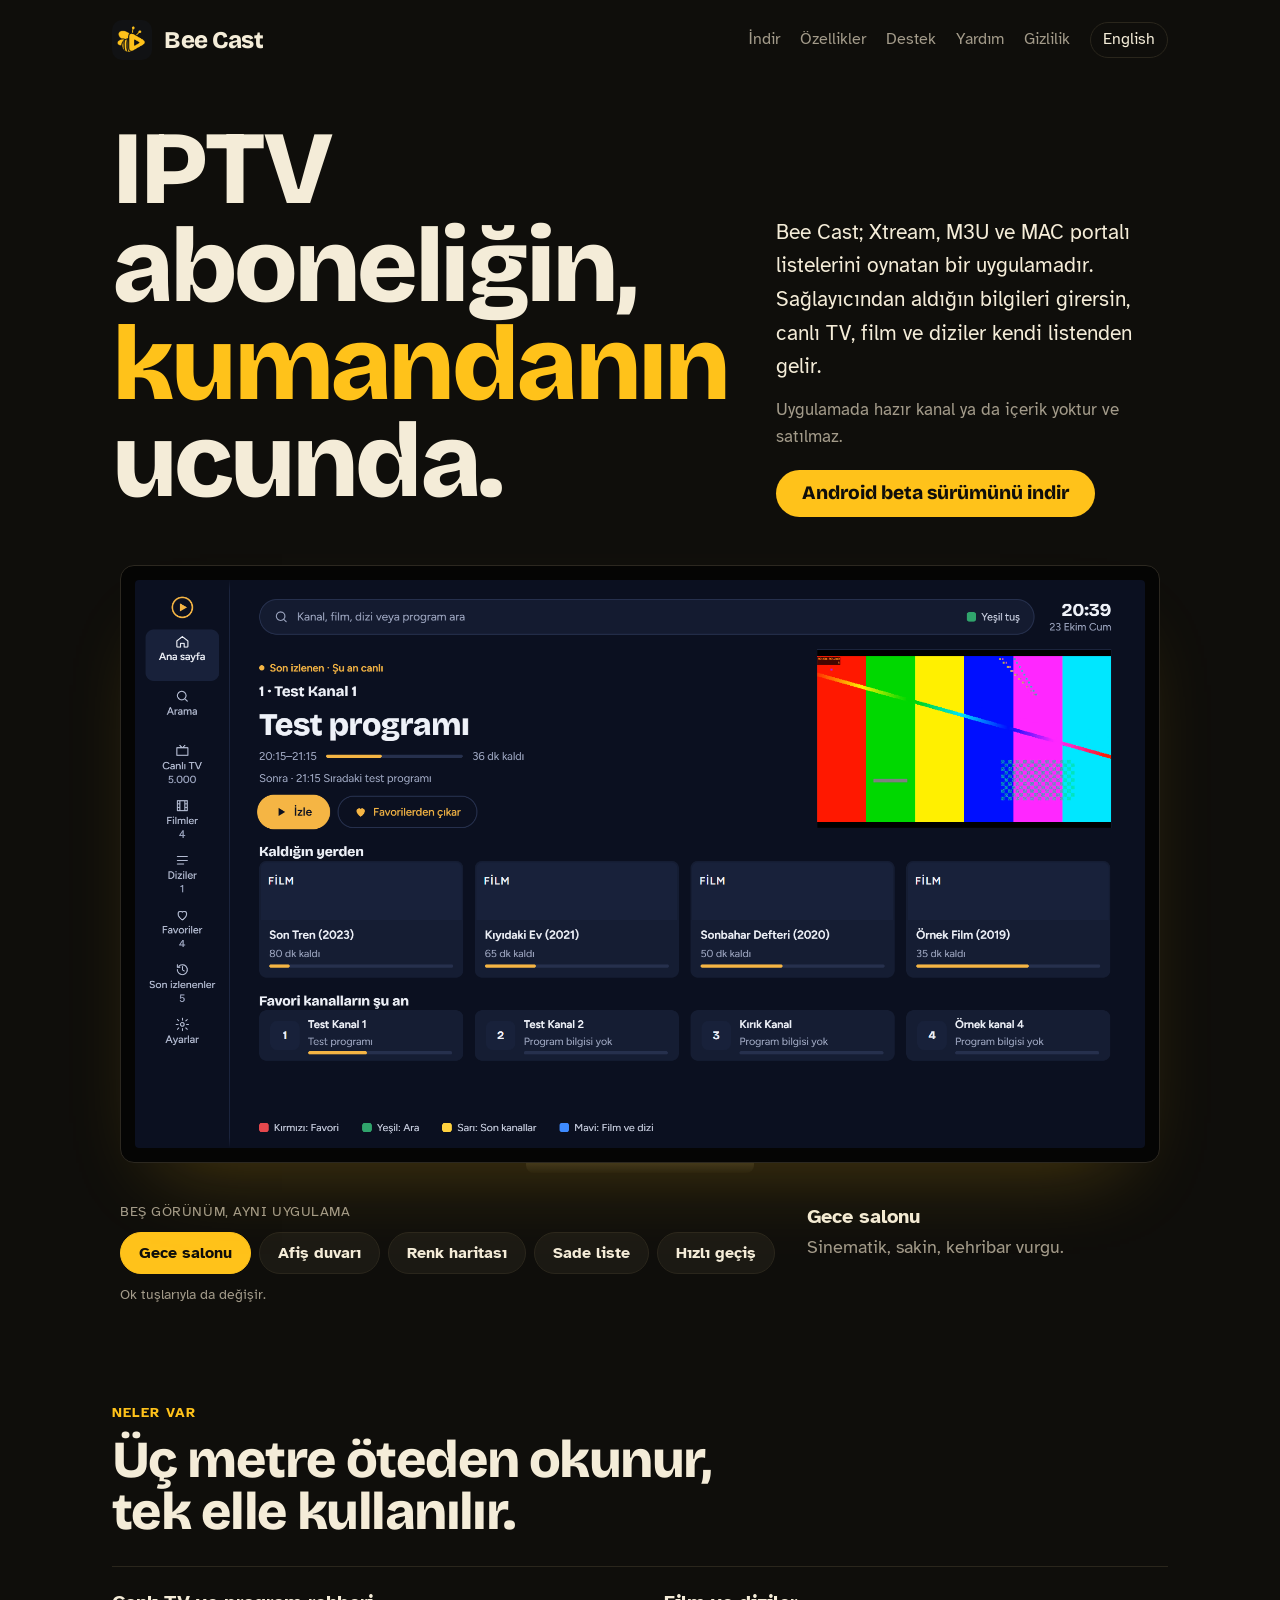
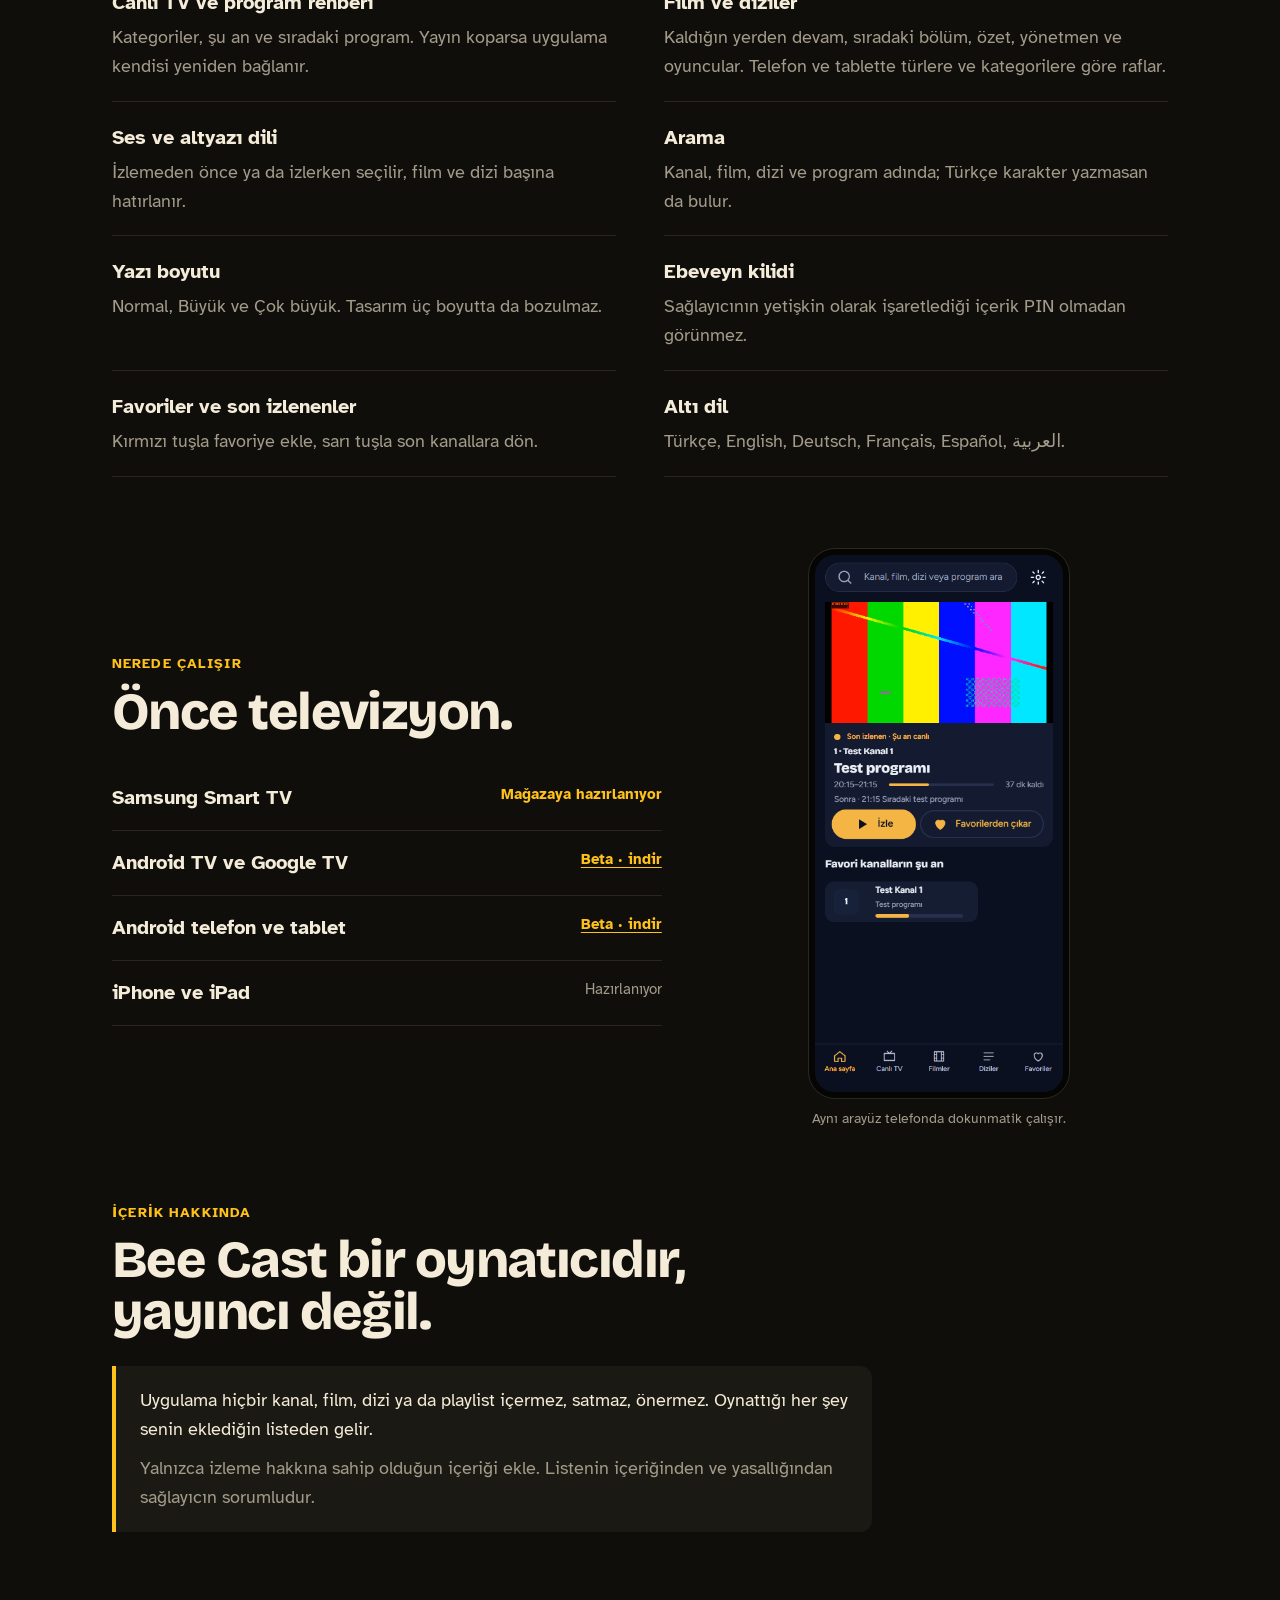
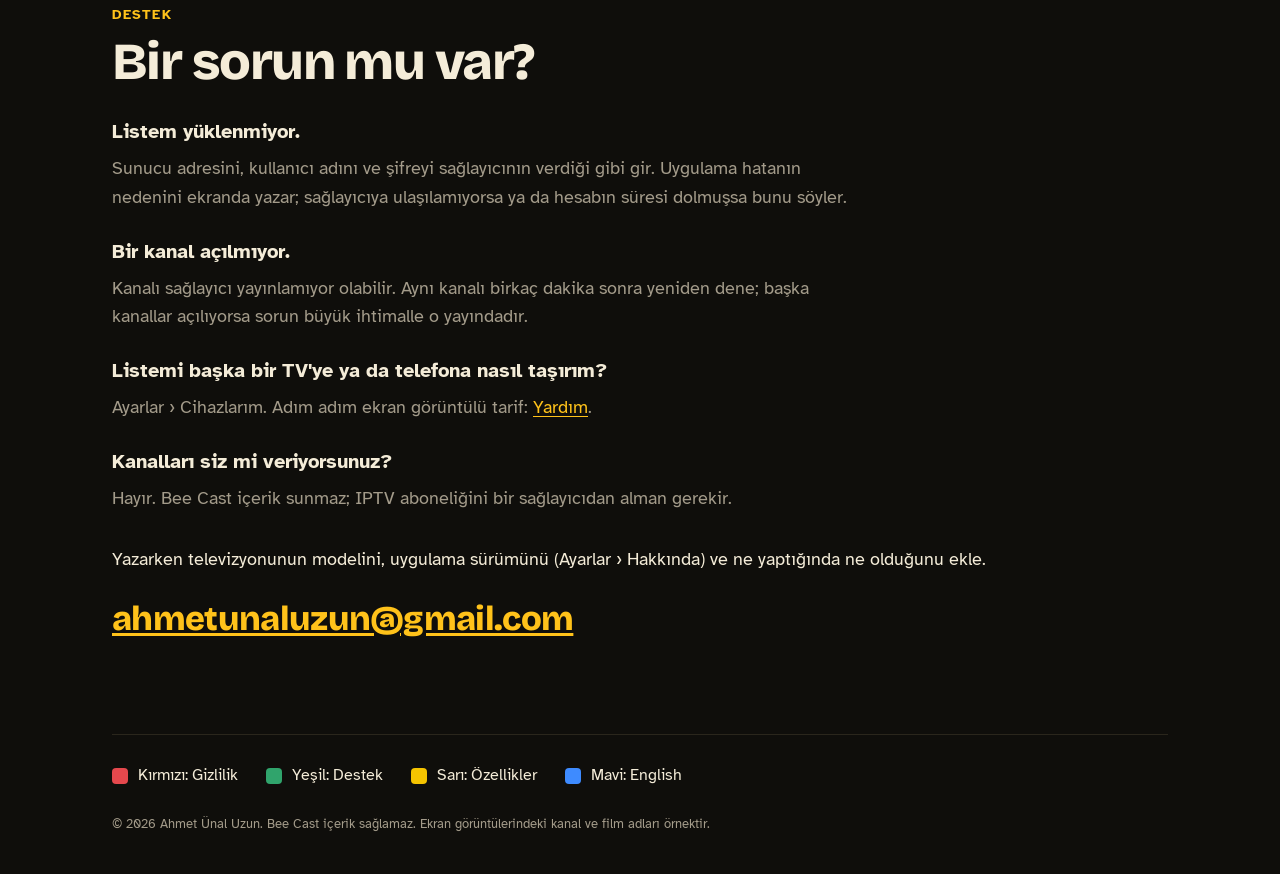
==== commit c481ff7b: "Cihazlarım: Drive'da şifreli playlist yedeği, telefon/tablette başka cihazdan yükle, ilk açılışta ba" ====
--- a/index.html
+++ b/index.html
@@ -118,7 +118,7 @@
           <dt>Bir kanal açılmıyor.</dt>
           <dd>Kanalı sağlayıcı yayınlamıyor olabilir. Aynı kanalı birkaç dakika sonra yeniden dene; başka kanallar açılıyorsa sorun büyük ihtimalle o yayındadır.</dd>
           <dt>Listemi başka bir TV'ye ya da telefona nasıl taşırım?</dt>
-          <dd>Ayarlar › Yedekle ve taşı. Adım adım ekran görüntülü tarif: <a href="yardim.html">Yardım</a>.</dd>
+          <dd>Ayarlar › Cihazlarım. Adım adım ekran görüntülü tarif: <a href="yardim.html">Yardım</a>.</dd>
           <dt>Kanalları siz mi veriyorsunuz?</dt>
           <dd>Hayır. Bee Cast içerik sunmaz; IPTV aboneliğini bir sağlayıcıdan alman gerekir.</dd>
         </dl>
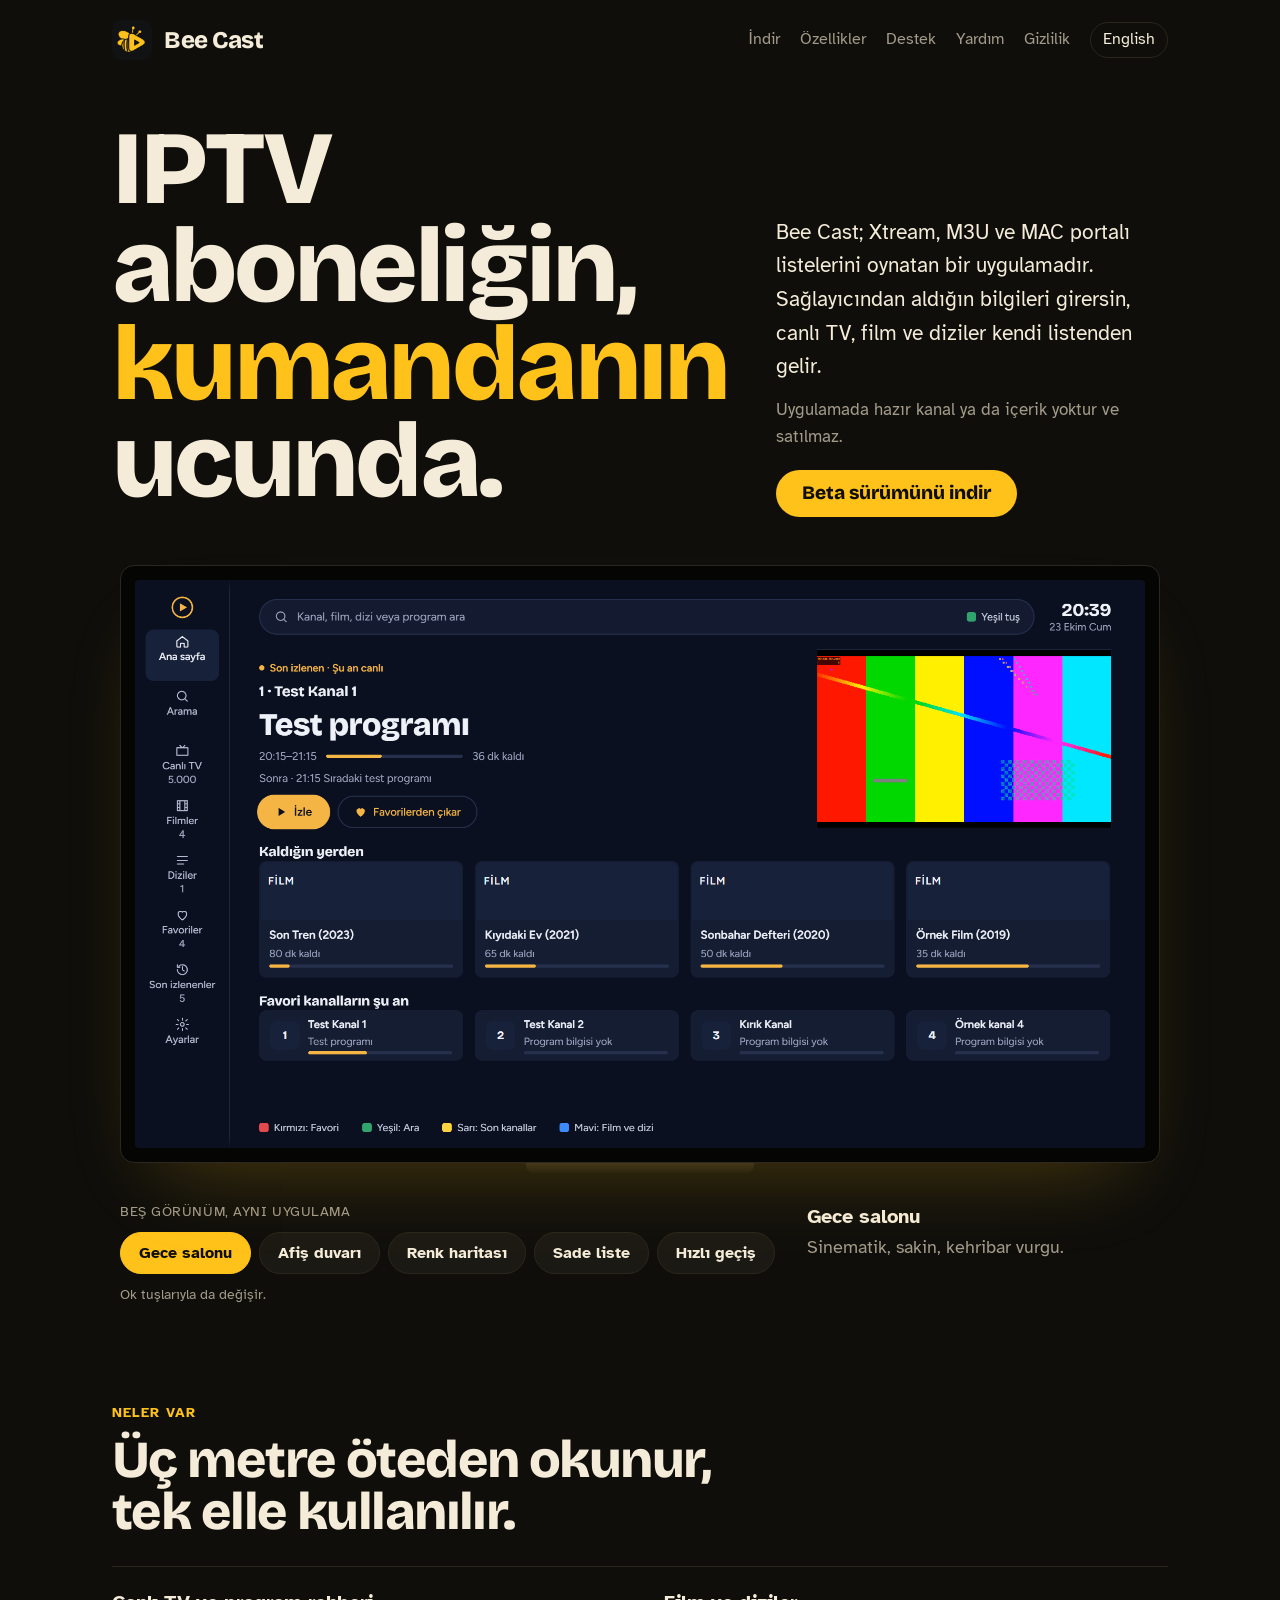
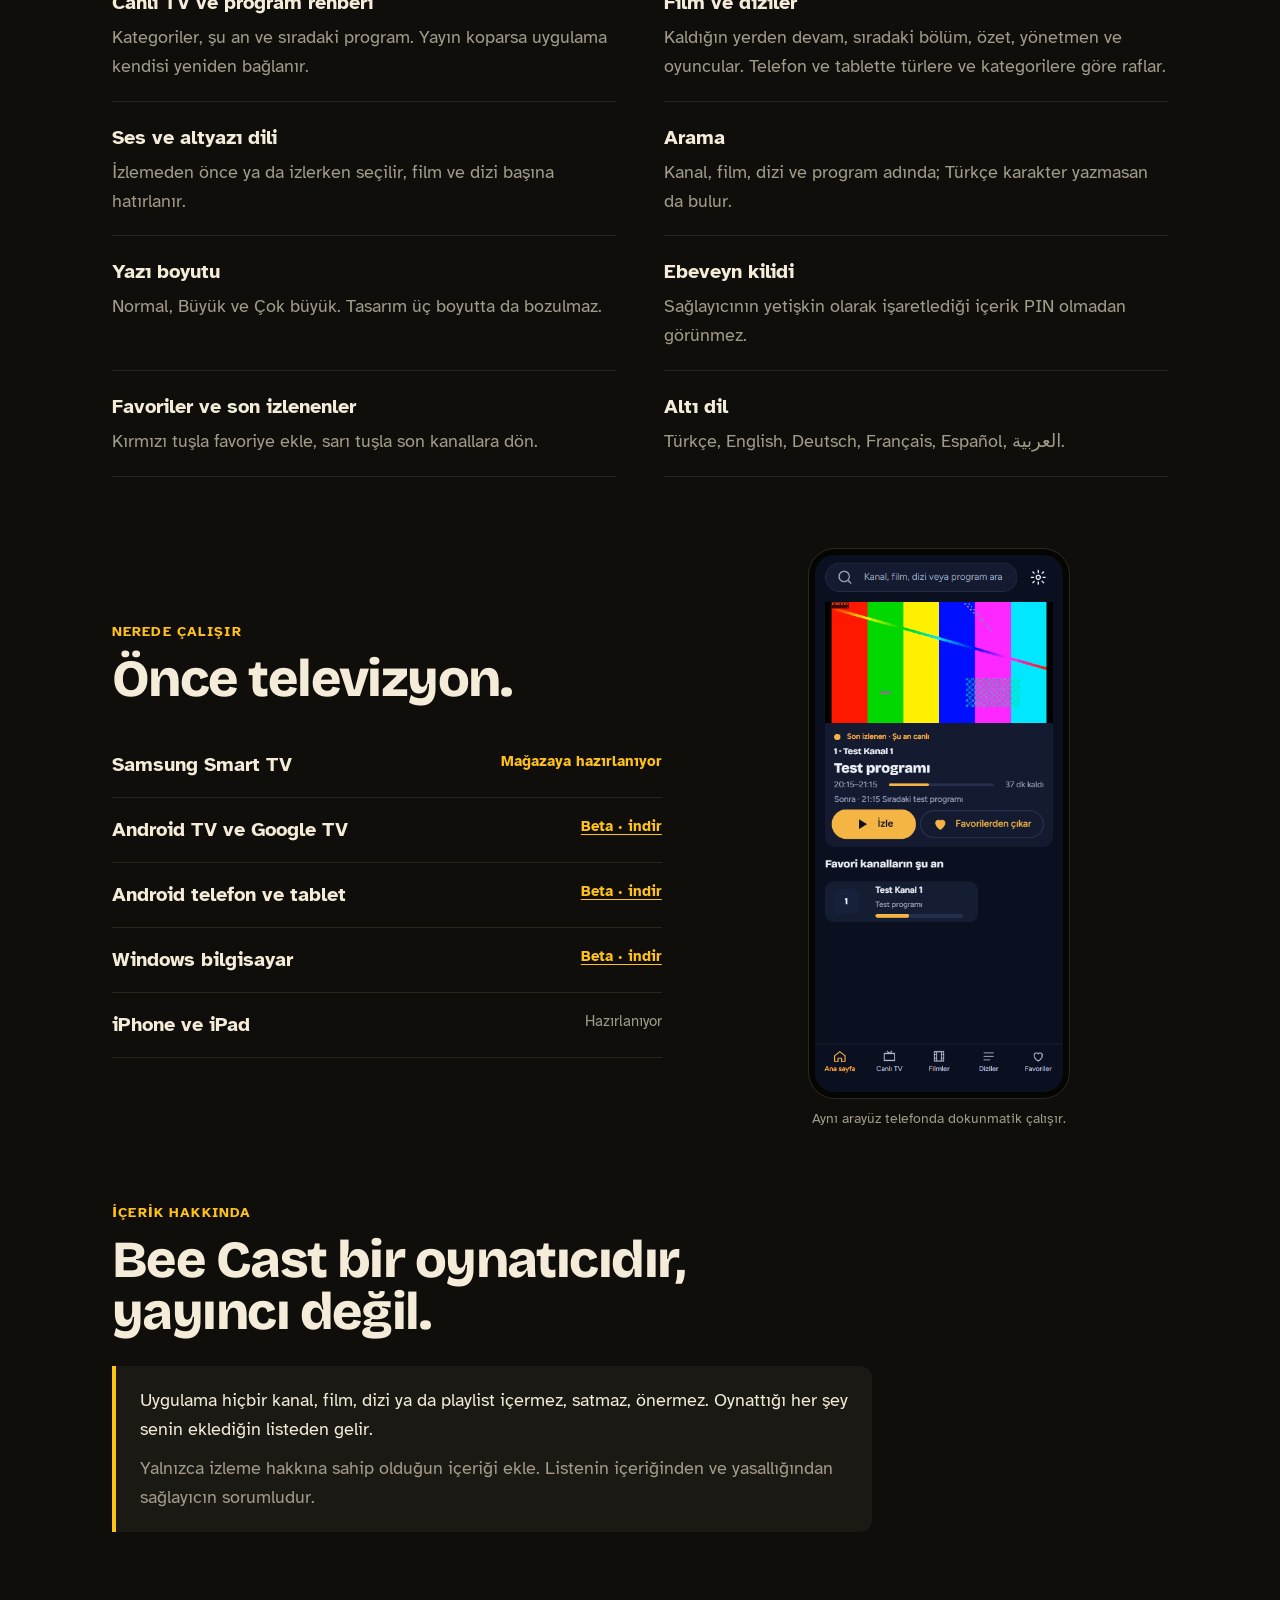
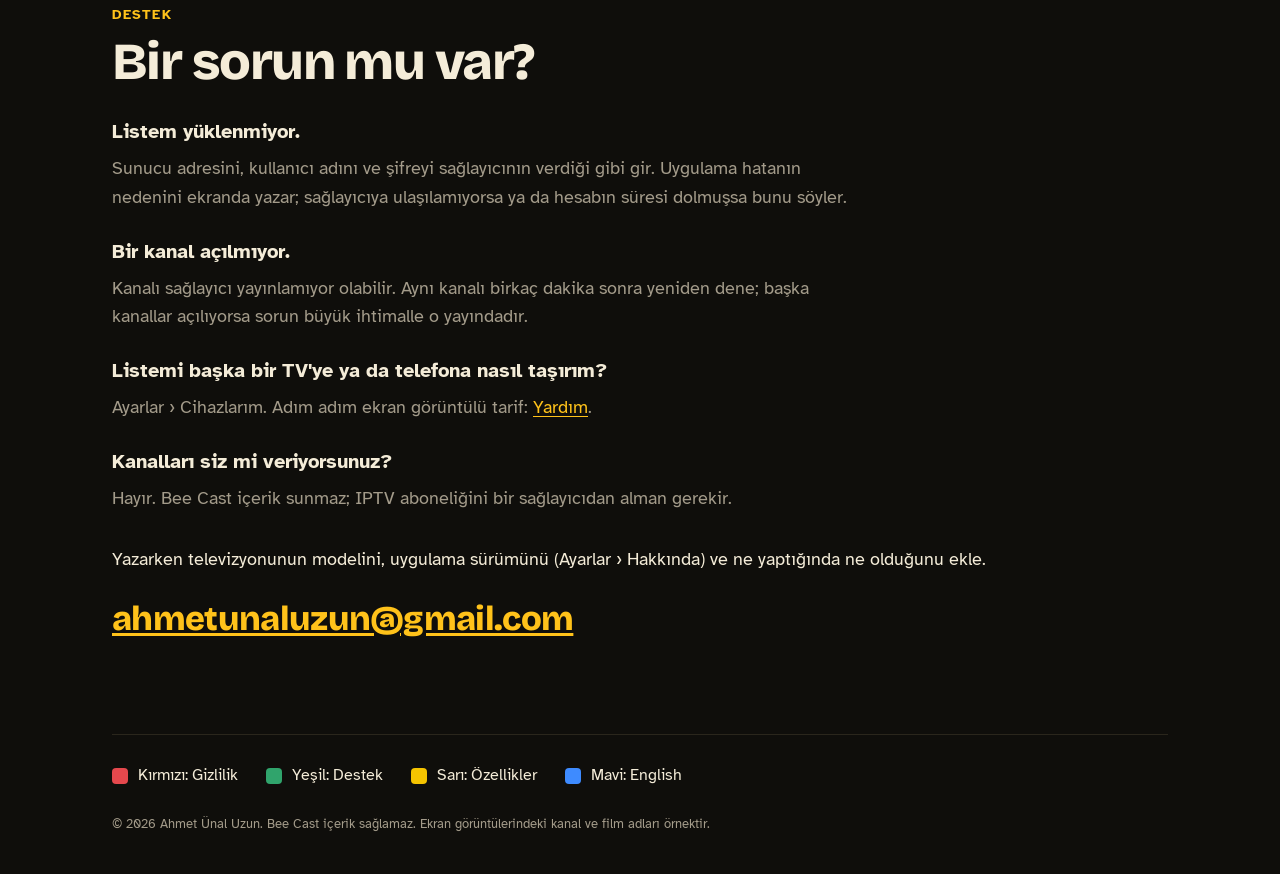
==== commit 9599344f: "Windows uygulaması: Tauri 2 kabuğu, yerel proxy, NSIS kurulum; site İndir sayfasına Windows - apps/w" ====
--- a/index.html
+++ b/index.html
@@ -15,7 +15,7 @@
   <a class="skip" href="#icerik">İçeriğe geç</a>
   <div class="wrap">
     <header class="top">
-      <a class="brand" href="./" aria-label="Bee Cast ana sayfa"><img src="assets/img/simge-64.png" alt="" width="40" height="40"><span>Bee Cast</span></a>
+      <a class="brand" href="./" aria-label="Bee Cast ana sayfa"><img src="assets/img/isaret-64.png" alt="" width="40" height="40"><span>Bee Cast</span></a>
       <nav aria-label="Site">
         <a class="opt" href="indir.html">İndir</a>
         <a class="opt" href="#ozellikler">Özellikler</a>
@@ -33,7 +33,7 @@
         <div>
         <p class="lede">Bee Cast; Xtream, M3U ve MAC portalı listelerini oynatan bir uygulamadır. Sağlayıcından aldığın bilgileri girersin, canlı TV, film ve diziler kendi listenden gelir.</p>
         <p class="lede">Uygulamada hazır kanal ya da içerik yoktur ve satılmaz.</p>
-        <p class="hero__cta"><a class="dl__btn" href="indir.html">Android beta sürümünü indir</a></p>
+        <p class="hero__cta"><a class="dl__btn" href="indir.html">Beta sürümünü indir</a></p>
         </div>
         </div>
 
@@ -90,6 +90,7 @@
               <li>Samsung Smart TV <span class="now">Mağazaya hazırlanıyor</span></li>
               <li>Android TV ve Google TV <span class="now"><a href="indir.html#android-tv">Beta · indir</a></span></li>
               <li>Android telefon ve tablet <span class="now"><a href="indir.html#android">Beta · indir</a></span></li>
+              <li>Windows bilgisayar <span class="now"><a href="indir.html#windows">Beta · indir</a></span></li>
               <li>iPhone ve iPad <span>Hazırlanıyor</span></li>
             </ul>
           </div>
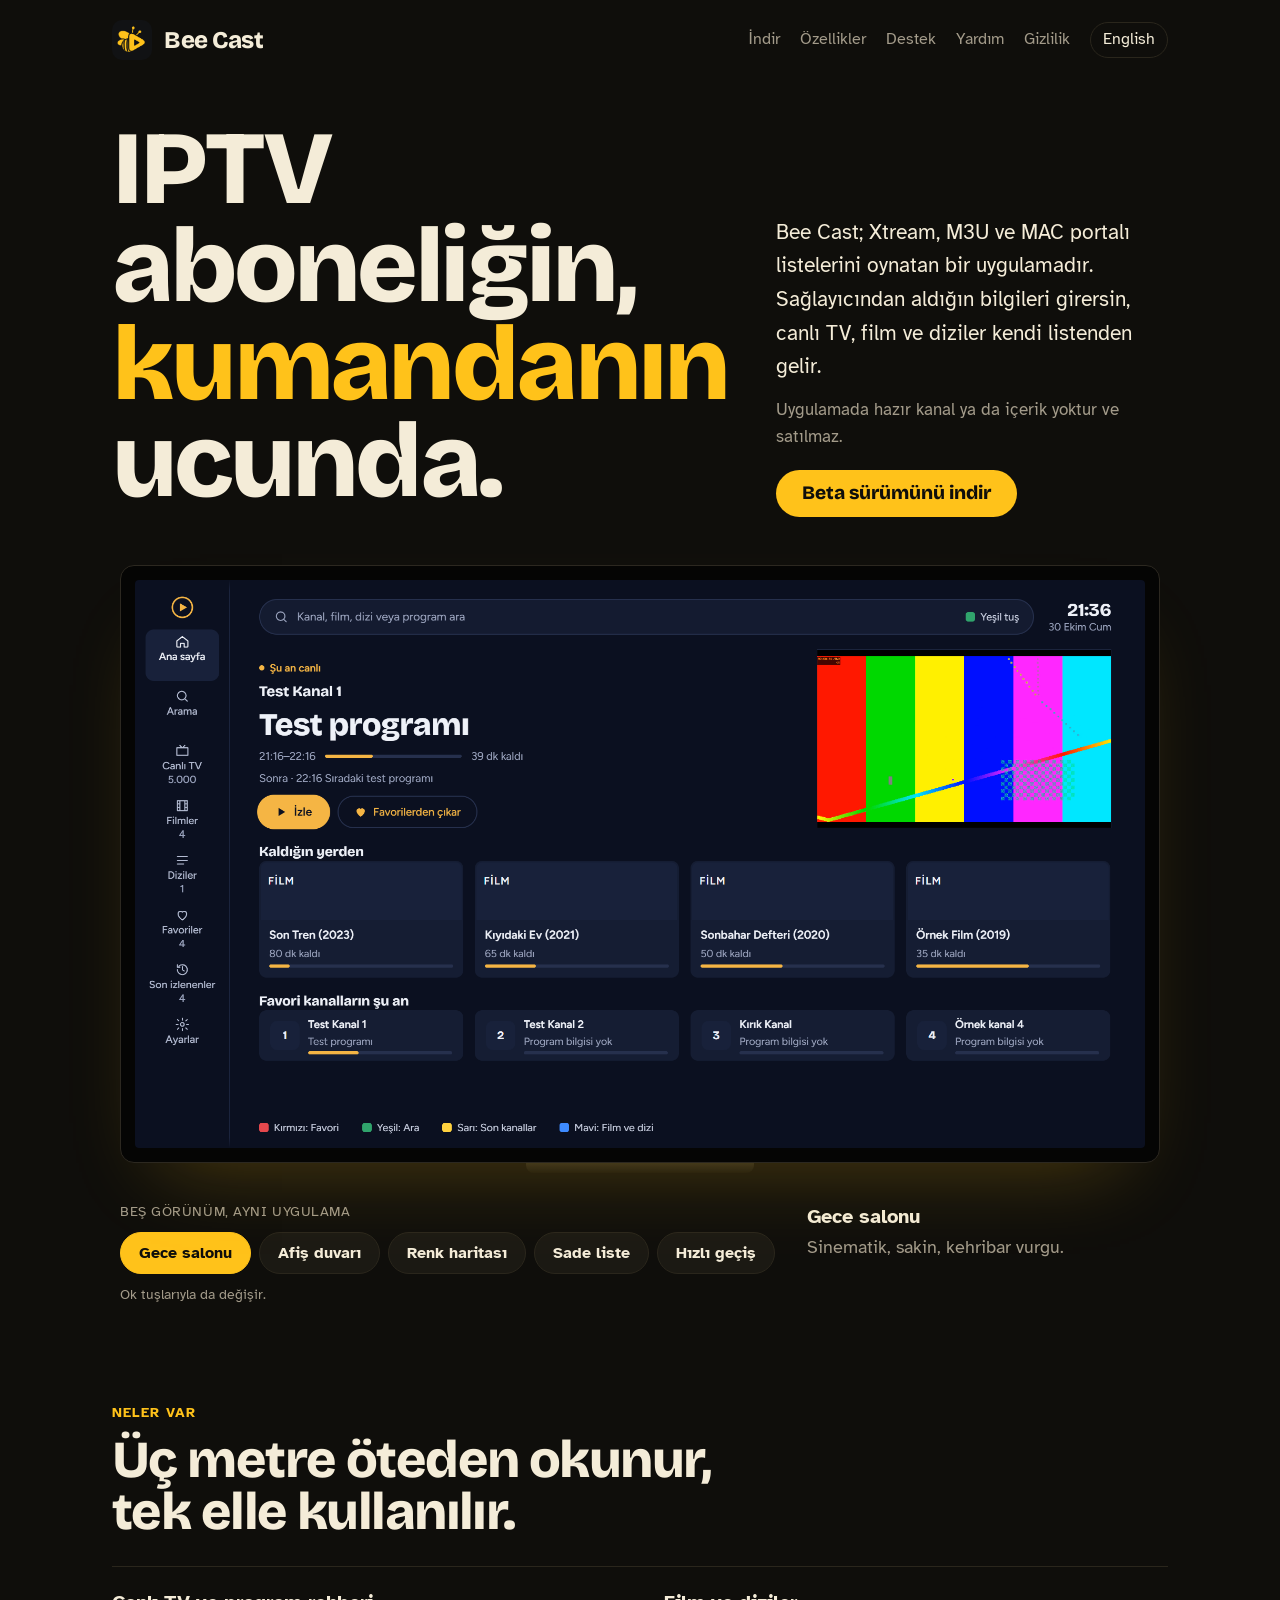
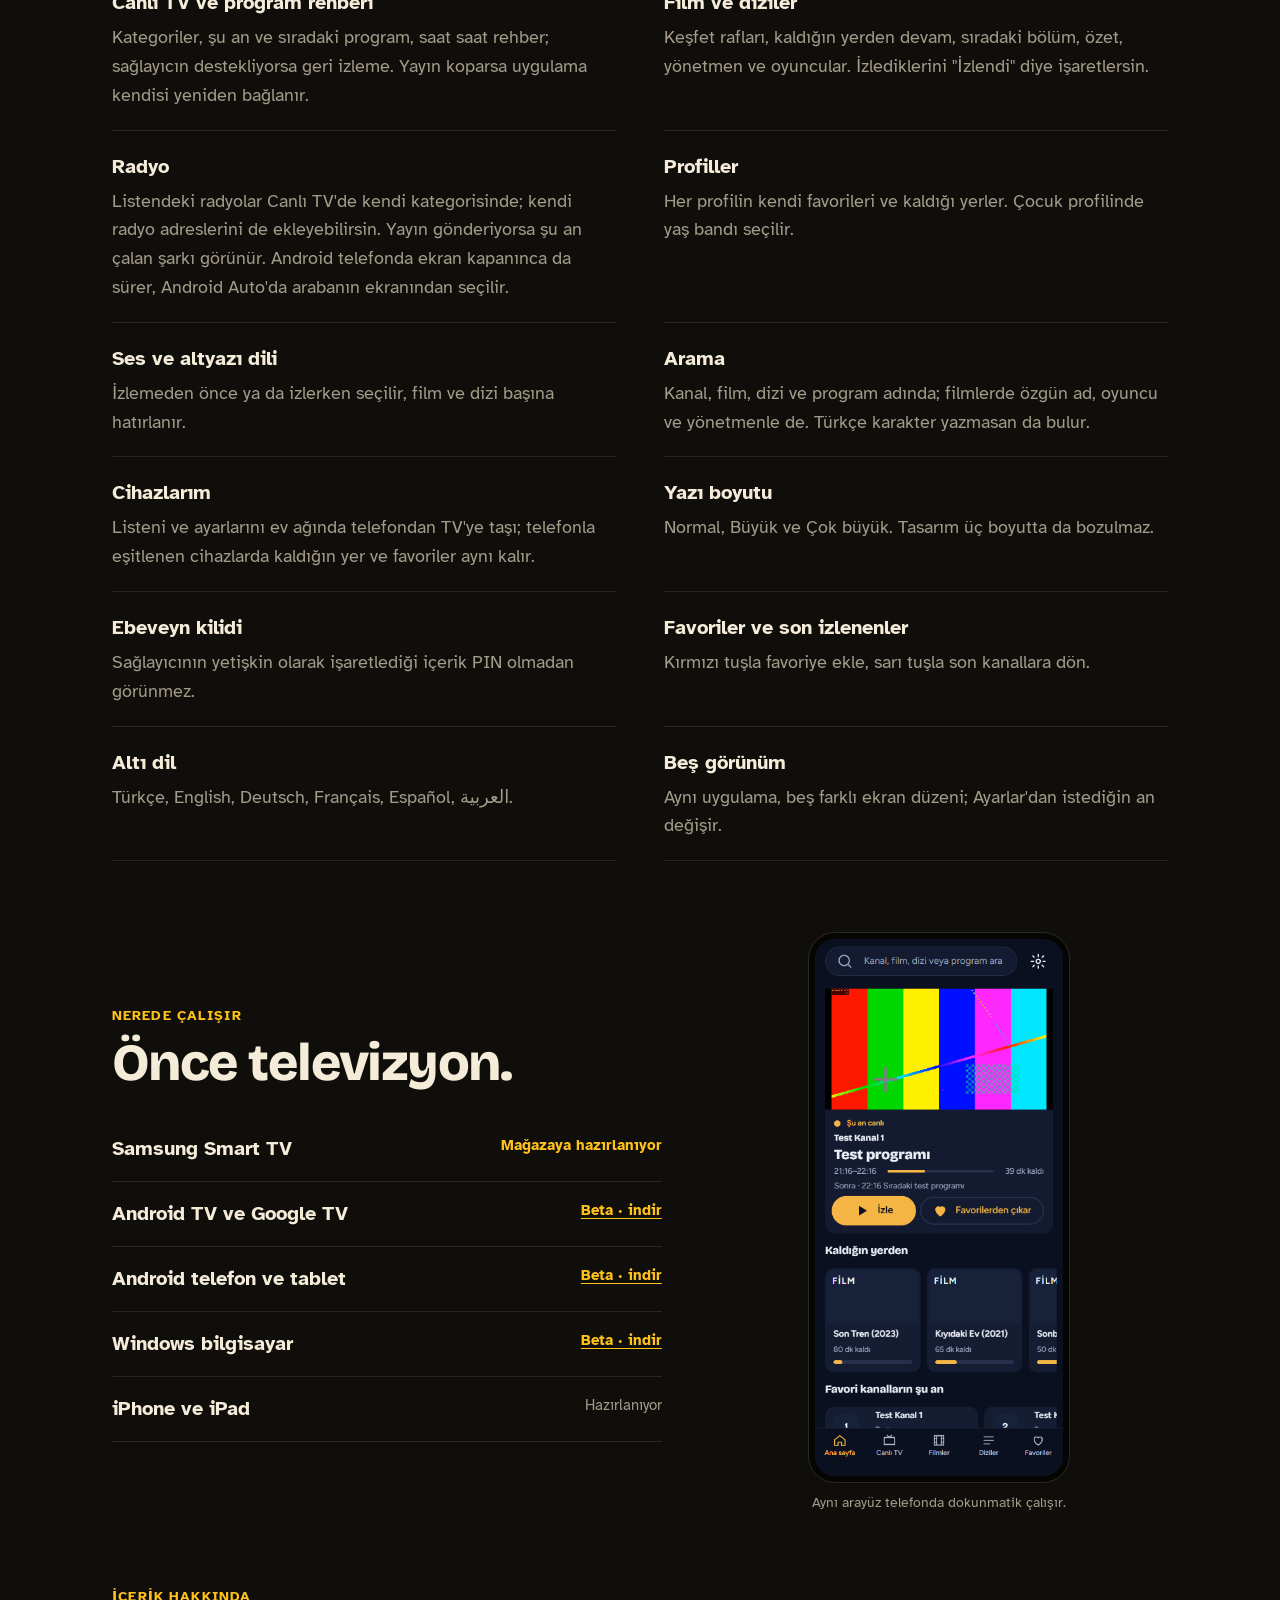
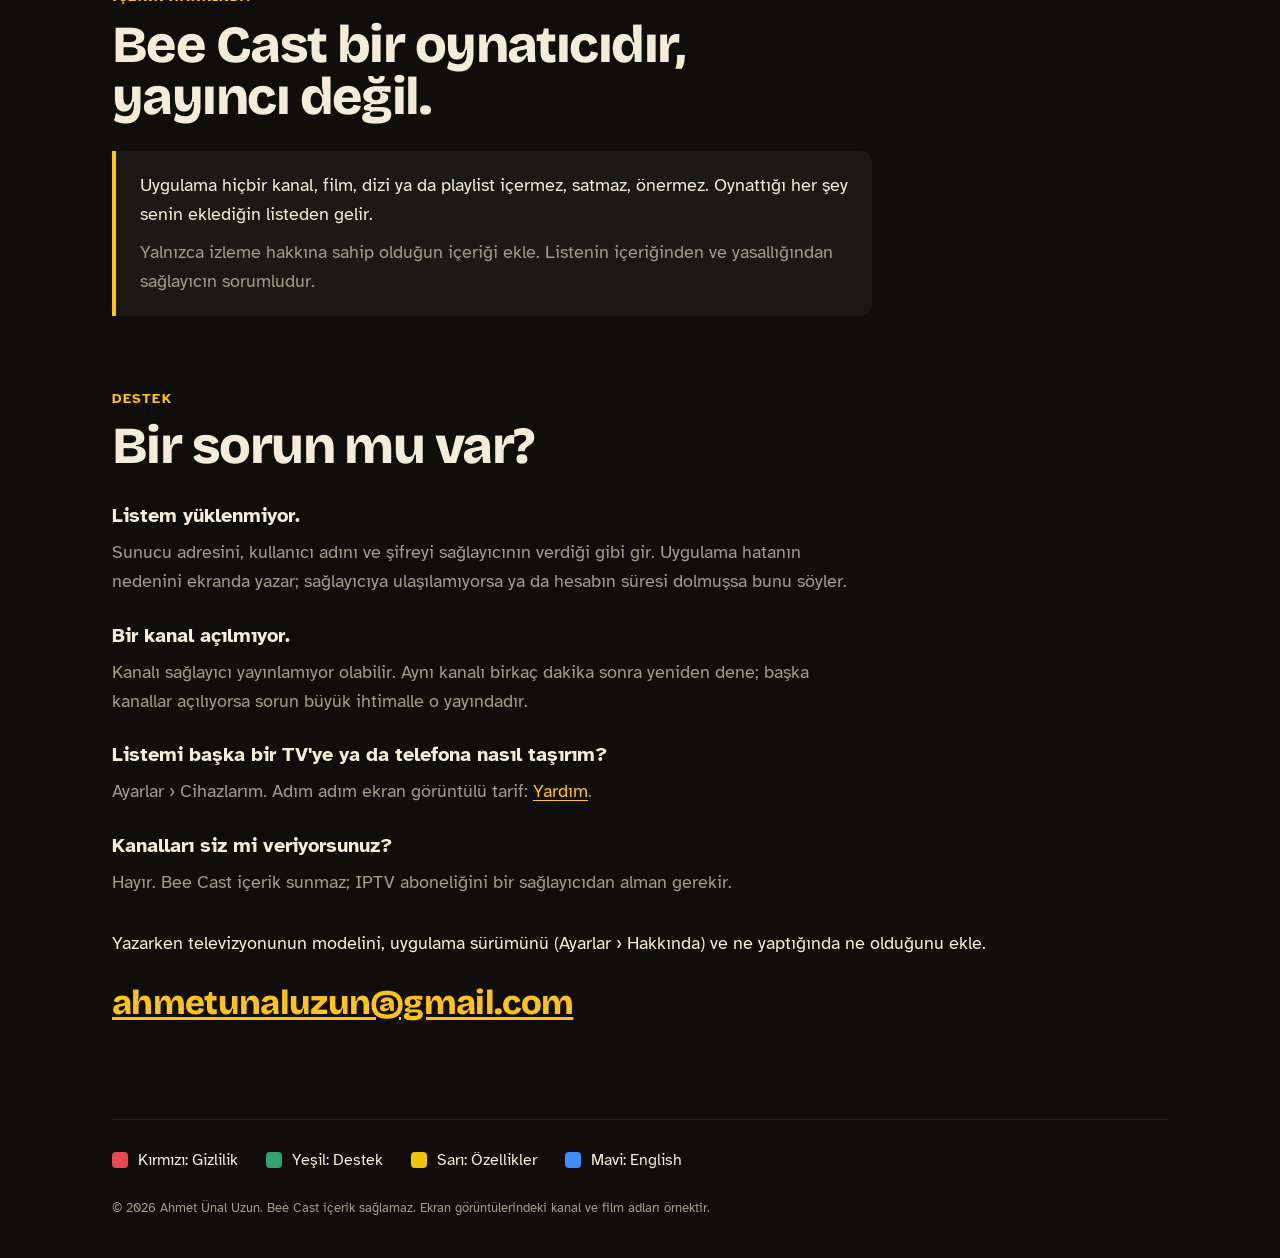
==== commit c09a24be: "Site: ekran görüntüleri uygulamanın son hâlinden, özellik metinleri güncel (TR+EN) Radyo, profiller," ====
--- a/index.html
+++ b/index.html
@@ -40,7 +40,7 @@
         <div class="tv">
           <div class="tv__bezel">
             <div class="tv__screen">
-              <img data-look="a" class="is-on" src="assets/img/tema-a.png" alt="Bee Cast ana ekranı, Gece salonu görünümü: son izlenen kanal, kaldığın yerden filmler ve favori kanallar" width="1920" height="1080">
+              <img data-look="a" class="is-on" src="assets/img/tema-a.png" alt="Bee Cast ana ekranı, Gece salonu görünümü: şu an canlı kanal, kaldığın yerden filmler ve favori kanallar" width="1920" height="1080">
               <img data-look="b" src="assets/img/tema-b.png" alt="Afiş duvarı görünümü" width="1920" height="1080" loading="lazy">
               <img data-look="c" src="assets/img/tema-c.png" alt="Renk haritası görünümü" width="1920" height="1080" loading="lazy">
               <img data-look="d" src="assets/img/tema-d.png" alt="Sade liste görünümü" width="1920" height="1080" loading="lazy">
@@ -70,14 +70,18 @@
         <p class="kicker">Neler var</p>
         <h2 id="h-oz">Üç metre öteden okunur, tek elle kullanılır.</h2>
         <dl class="feats">
-          <div><dt>Canlı TV ve program rehberi</dt><dd>Kategoriler, şu an ve sıradaki program. Yayın koparsa uygulama kendisi yeniden bağlanır.</dd></div>
-          <div><dt>Film ve diziler</dt><dd>Kaldığın yerden devam, sıradaki bölüm, özet, yönetmen ve oyuncular. Telefon ve tablette türlere ve kategorilere göre raflar.</dd></div>
+          <div><dt>Canlı TV ve program rehberi</dt><dd>Kategoriler, şu an ve sıradaki program, saat saat rehber; sağlayıcın destekliyorsa geri izleme. Yayın koparsa uygulama kendisi yeniden bağlanır.</dd></div>
+          <div><dt>Film ve diziler</dt><dd>Keşfet rafları, kaldığın yerden devam, sıradaki bölüm, özet, yönetmen ve oyuncular. İzlediklerini "İzlendi" diye işaretlersin.</dd></div>
+          <div><dt>Radyo</dt><dd>Listendeki radyolar Canlı TV'de kendi kategorisinde; kendi radyo adreslerini de ekleyebilirsin. Yayın gönderiyorsa şu an çalan şarkı görünür. Android telefonda ekran kapanınca da sürer, Android Auto'da arabanın ekranından seçilir.</dd></div>
+          <div><dt>Profiller</dt><dd>Her profilin kendi favorileri ve kaldığı yerler. Çocuk profilinde yaş bandı seçilir.</dd></div>
           <div><dt>Ses ve altyazı dili</dt><dd>İzlemeden önce ya da izlerken seçilir, film ve dizi başına hatırlanır.</dd></div>
-          <div><dt>Arama</dt><dd>Kanal, film, dizi ve program adında; Türkçe karakter yazmasan da bulur.</dd></div>
+          <div><dt>Arama</dt><dd>Kanal, film, dizi ve program adında; filmlerde özgün ad, oyuncu ve yönetmenle de. Türkçe karakter yazmasan da bulur.</dd></div>
+          <div><dt>Cihazlarım</dt><dd>Listeni ve ayarlarını ev ağında telefondan TV'ye taşı; telefonla eşitlenen cihazlarda kaldığın yer ve favoriler aynı kalır.</dd></div>
           <div><dt>Yazı boyutu</dt><dd>Normal, Büyük ve Çok büyük. Tasarım üç boyutta da bozulmaz.</dd></div>
           <div><dt>Ebeveyn kilidi</dt><dd>Sağlayıcının yetişkin olarak işaretlediği içerik PIN olmadan görünmez.</dd></div>
           <div><dt>Favoriler ve son izlenenler</dt><dd>Kırmızı tuşla favoriye ekle, sarı tuşla son kanallara dön.</dd></div>
           <div><dt>Altı dil</dt><dd>Türkçe, English, Deutsch, Français, Español, العربية.</dd></div>
+          <div><dt>Beş görünüm</dt><dd>Aynı uygulama, beş farklı ekran düzeni; Ayarlar'dan istediğin an değişir.</dd></div>
         </dl>
       </section>
 
--- a/assets/site.css
+++ b/assets/site.css
@@ -201,6 +201,8 @@
 .dl__card .dl__small { margin: 12px 0 0; font-size: 14px; }
 .vid { margin: 18px 0 8px; max-width: 320px; }
 .vid video { display: block; width: 100%; height: auto; border-radius: 18px; border: 1px solid var(--hive-2); background: var(--hive); }
+.vid--wide { max-width: 720px; }
+.vid--wide video { border-radius: 10px; }
 .vid figcaption { color: var(--ash); font-size: 14px; margin-top: 6px; }
 .hash { word-break: break-all; font-size: 13px; }
 .where li .now a { color: inherit; }
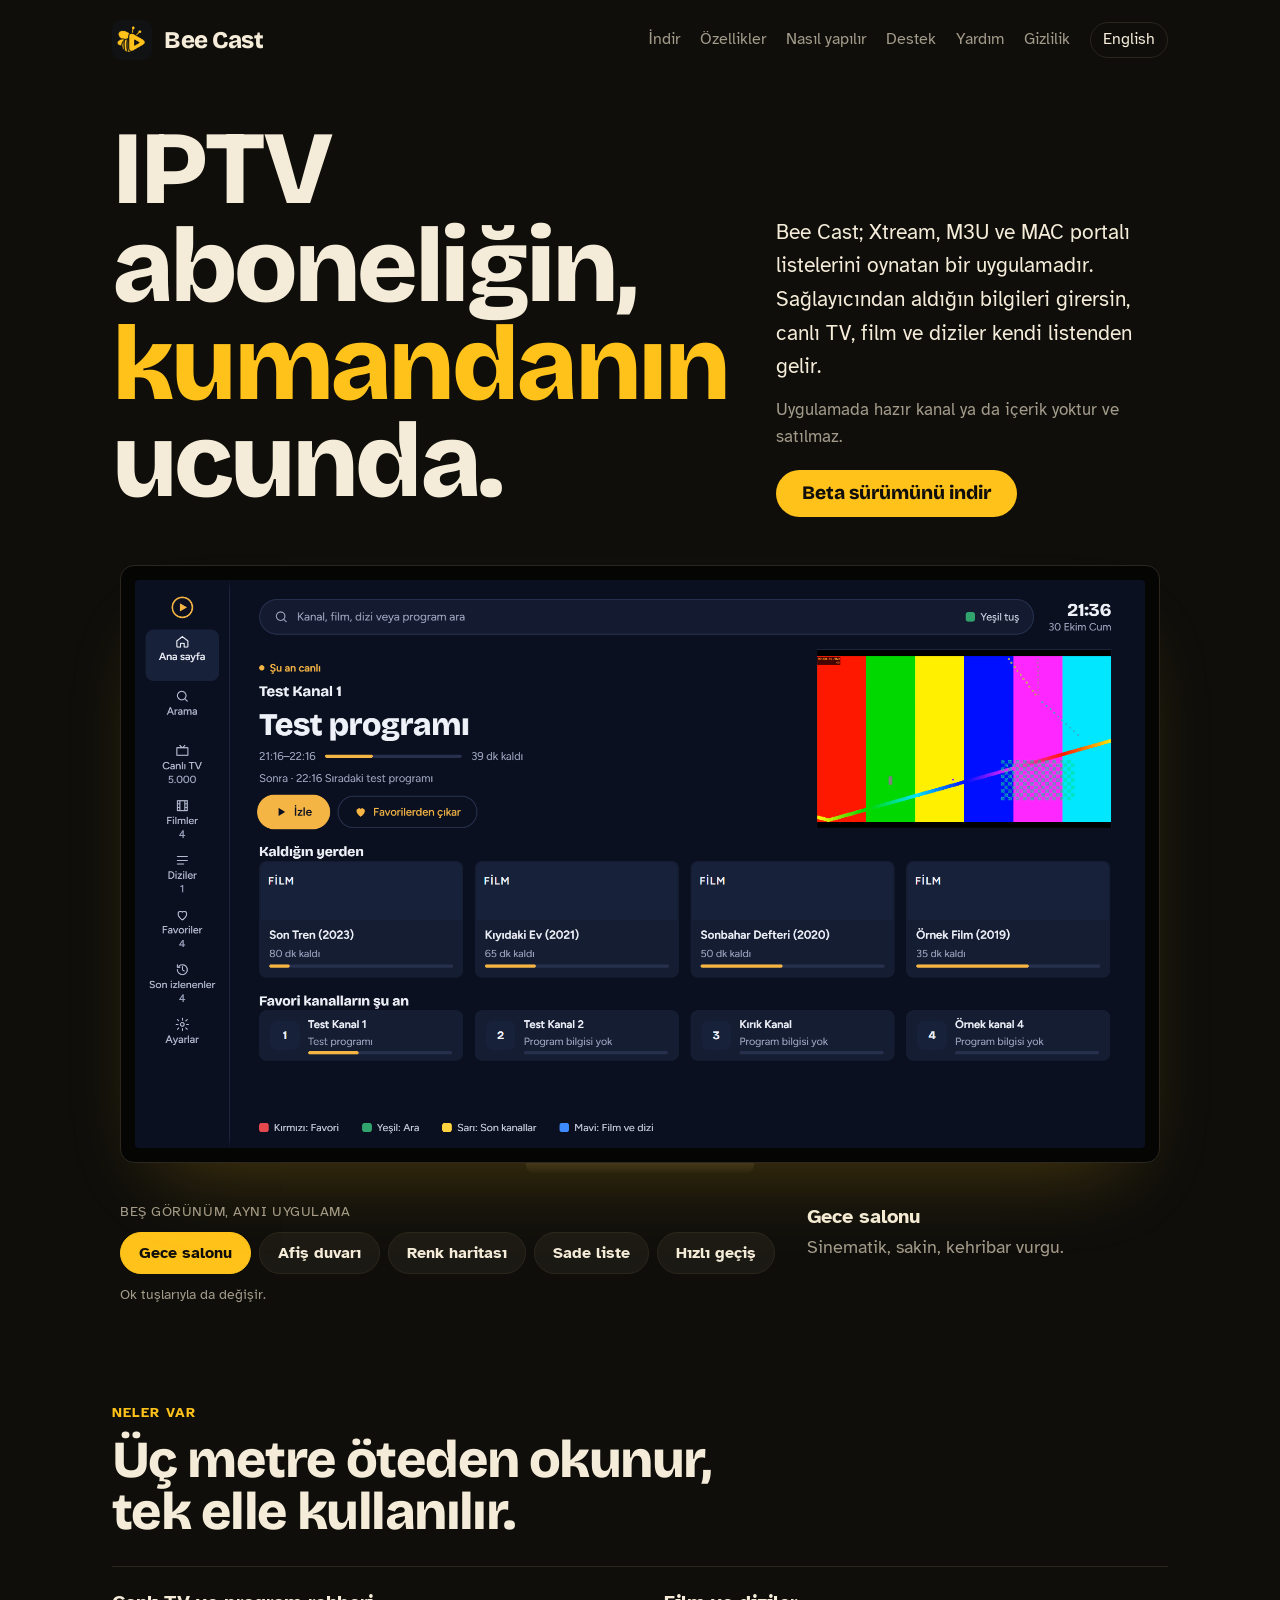
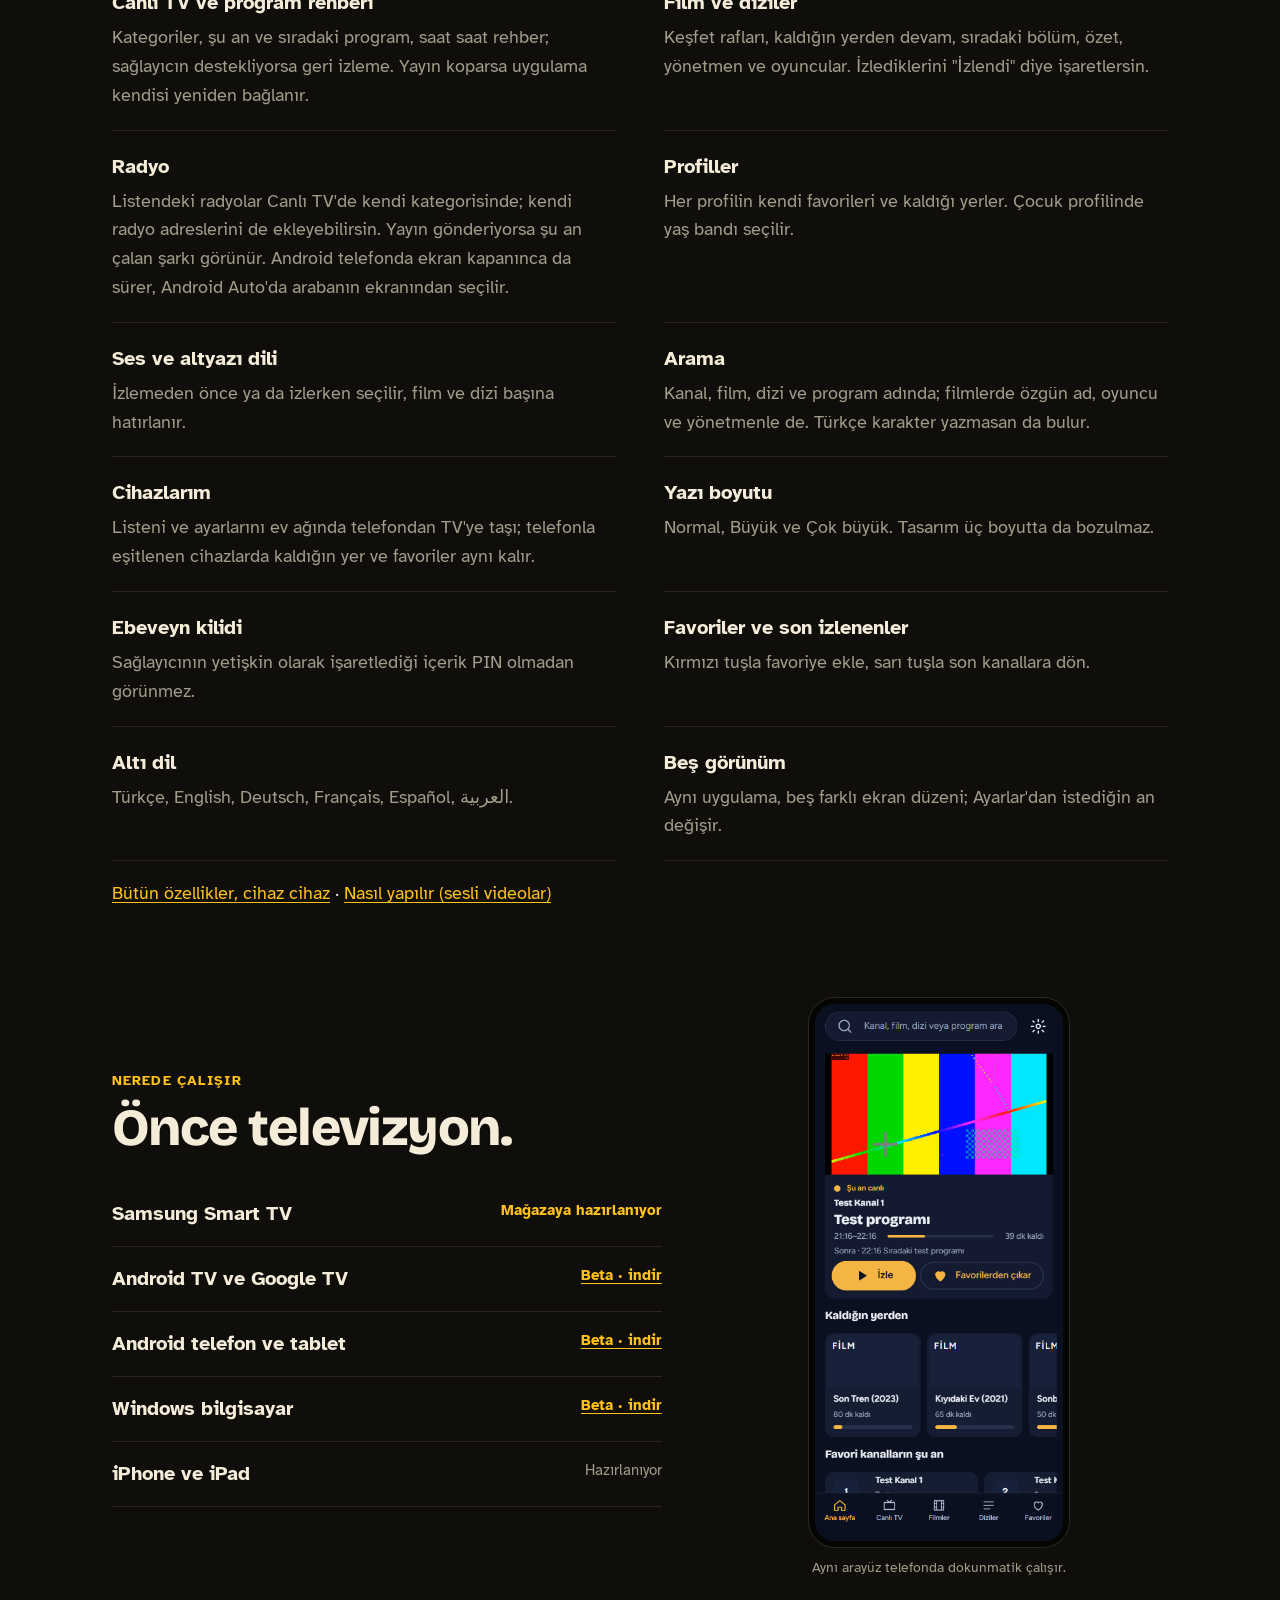
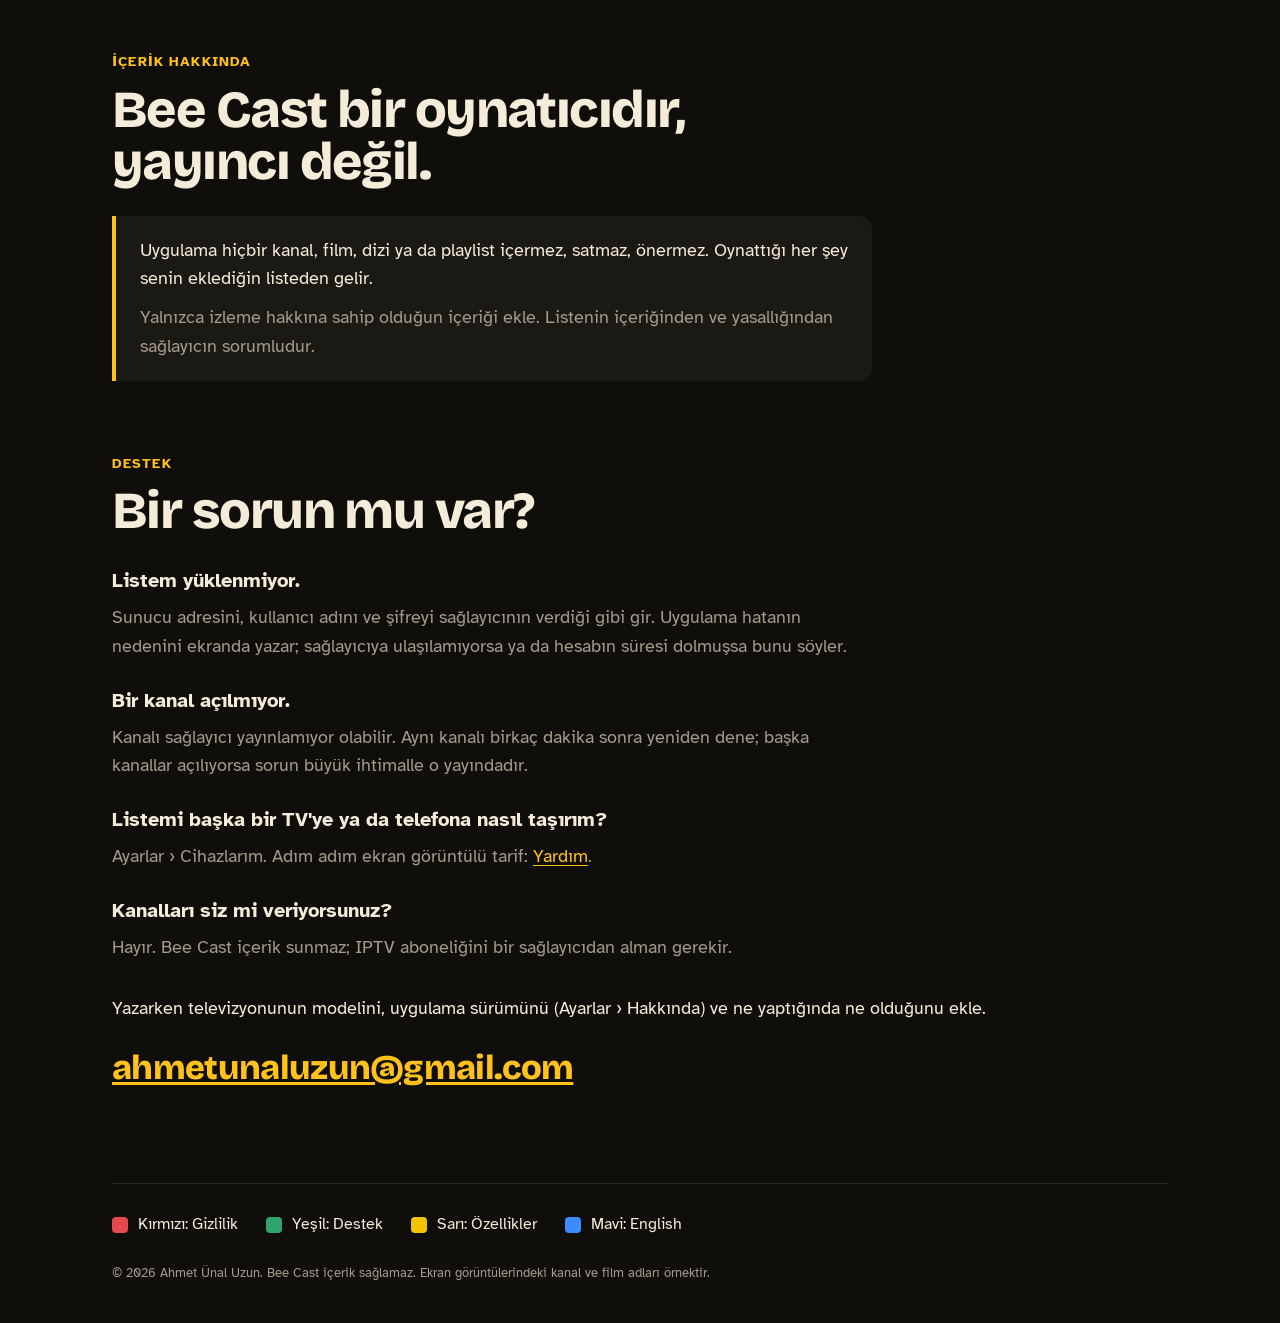
==== commit 517b37f1: "Site: Özellikler (cihaz cihaz tablo, olmayanlar) ve Nasıl yapılır (5 sesli video, radyo soruları) sa" ====
--- a/index.html
+++ b/index.html
@@ -18,7 +18,8 @@
       <a class="brand" href="./" aria-label="Bee Cast ana sayfa"><img src="assets/img/isaret-64.png" alt="" width="40" height="40"><span>Bee Cast</span></a>
       <nav aria-label="Site">
         <a class="opt" href="indir.html">İndir</a>
-        <a class="opt" href="#ozellikler">Özellikler</a>
+        <a class="opt" href="ozellikler.html">Özellikler</a>
+        <a class="opt" href="nasil-yapilir.html">Nasıl yapılır</a>
         <a class="opt" href="#destek">Destek</a>
         <a class="opt" href="yardim.html">Yardım</a>
         <a class="opt" href="gizlilik.html">Gizlilik</a>
@@ -83,6 +84,7 @@
           <div><dt>Altı dil</dt><dd>Türkçe, English, Deutsch, Français, Español, العربية.</dd></div>
           <div><dt>Beş görünüm</dt><dd>Aynı uygulama, beş farklı ekran düzeni; Ayarlar'dan istediğin an değişir.</dd></div>
         </dl>
+        <p><a href="ozellikler.html">Bütün özellikler, cihaz cihaz</a> · <a href="nasil-yapilir.html">Nasıl yapılır (sesli videolar)</a></p>
       </section>
 
       <section id="nerede" aria-labelledby="h-ne">
--- a/assets/site.css
+++ b/assets/site.css
@@ -208,3 +208,21 @@
 .where li .now a { color: inherit; }
 .doc code { overflow-wrap: anywhere; word-break: break-word; }
 .hero__cta { margin: 20px 0 0; }
+
+/* ---- özellikler sayfası (scripts/site-sayfalari.mjs) */
+.top nav a[aria-current="page"] { color: var(--wax); }
+.sr { position: absolute; width: 1px; height: 1px; overflow: hidden; clip: rect(0 0 0 0); white-space: nowrap; }
+.fx-legend { display: flex; flex-wrap: wrap; gap: 6px 18px; color: var(--ash); font-size: 15px; margin: 0 0 12px; }
+.doc .fx-table { min-width: 760px; font-size: 15px; }
+.fx-table thead th { vertical-align: bottom; color: var(--wax); text-align: center; }
+.fx-table thead th:first-child { text-align: left; }
+.fx-st { display: block; color: var(--ash); font-weight: 400; font-size: 13px; }
+.fx-table tbody th { font-weight: 700; color: var(--wax); }
+.fx-d { display: block; font-weight: 400; color: var(--ash); font-size: 14px; margin-top: 2px; }
+.fx { position: relative; text-align: center; font-size: 18px; white-space: nowrap; }
+.fx--y { color: var(--honey); }
+.fx--n { color: var(--hive-2); }
+.fx--p, .fx--q { color: var(--ash); }
+.fx-group th { color: var(--honey); text-transform: uppercase; letter-spacing: 0.08em; font-size: 13px; padding-top: 22px; }
+.fx-notes { color: var(--ash); font-size: 14px; padding-left: 22px; }
+.fx-table sup a { text-decoration: none; margin-left: 2px; }
